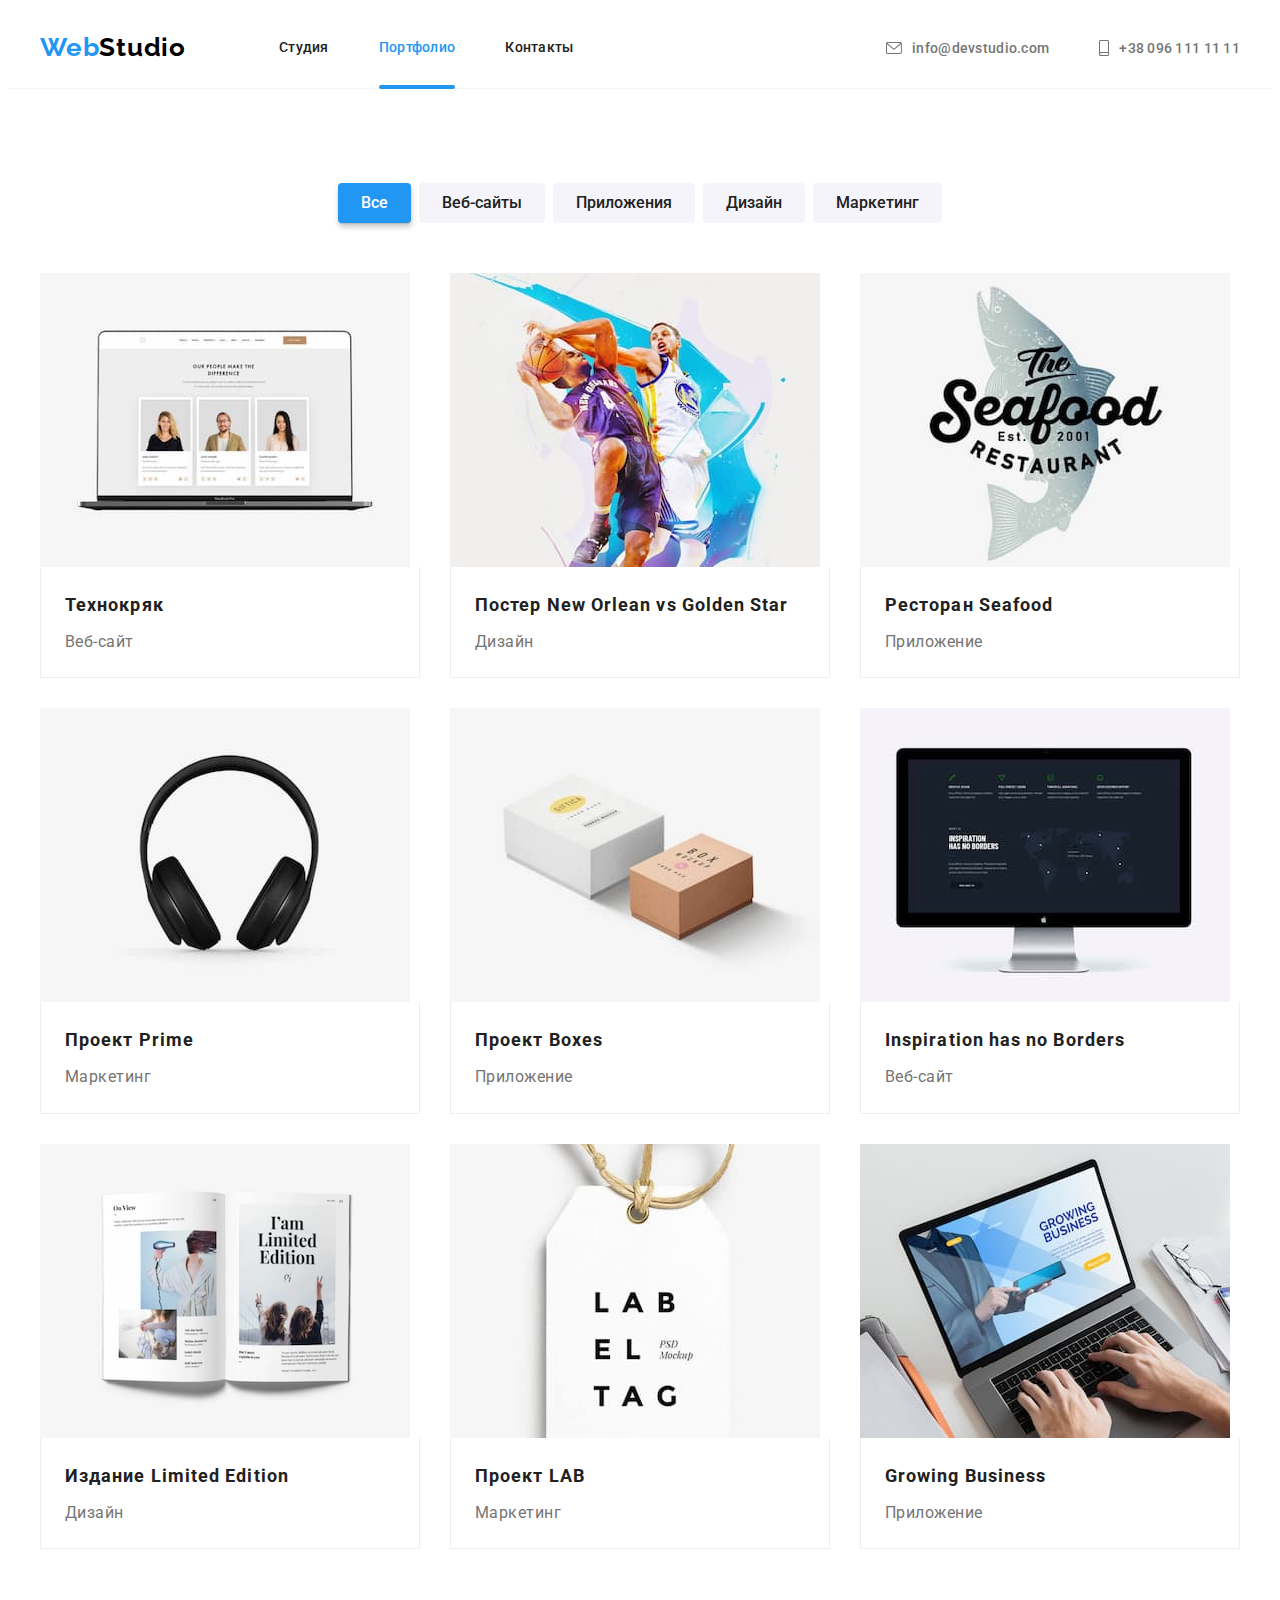
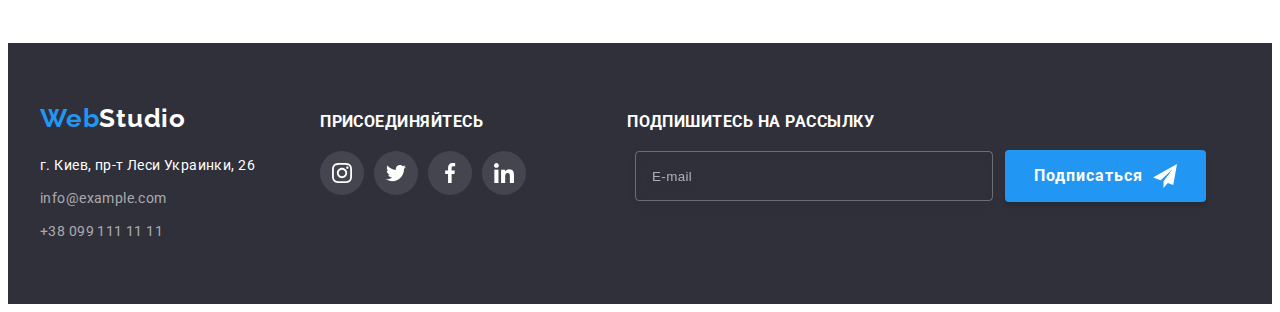
==== portfolio.html @ cb49fb9b "start" ====
<!DOCTYPE html>
<html lang="ru">
<head>
    <meta charset="UTF-8">
    <meta name="viewport" content="width=device-width, initial-scale=1.0">
    <title>Portfolio</title>
    <link rel="stylesheet" href="https://cdnjs.cloudflare.com/ajax/libs/modern-normalize/1.0.0/modern-normalize.min.css"
          integrity="sha512-ISS7cAi1PEhQ8jnbJpJZMd29NlhNj4AWYyLOSp2CE/CsHxTCu+r+t0D2yoJudVrd0/8fTVPUVDzY5Tvli75u/g=="
          crossorigin="anonymous"/>
    <link rel="preconnect" href="https://fonts.gstatic.com">
    <link href="https://fonts.googleapis.com/css2?family=Raleway:wght@700&family=Roboto:wght@400;500;700;900&display=swap"
          rel="stylesheet">
    <link rel="stylesheet" href="css/studio.css">
</head>

<body>
     <!--Header-->
     <header class="header">
        <div class="container container-header"> 
        <nav class="header-nav">
            <a class="logo link" href="index.html" lang="en">Web<span class="logo-web-header">Studio</span></a>
       <ul class="nav-list list">
         <li class="nav-list-item"><a class="link nav-link" href="./index.html">Студия</a></li>
         <li class="nav-list-item"><a class="link nav-link current" href="./portfolio.html">Портфолио</a></li>
         <li class="nav-list-item"><a class="link nav-link" href="#">Контакты</a></li>
       </ul>
    </nav> 

    <!--Контакти-->
    <ul class="list list-contact">
       <li class="contacts-list-item">
         <a class="mail-link link" href="mailto:info@devstudio.com">
          <svg width="16" height="12" class="auth-icon">
            <use href="./images/icons.svg#icon-envelope"></use>
          </svg>
           info@devstudio.com</a>
        </li>
       <li class="contacts-list-item">
         <a class="tel-link link" href="tel:+380961111111">
          <svg width="10" height="16" class="auth-icon">
            <use href="./images/icons.svg#icon-smartphone"></use>
          </svg> 
          +38 096 111 11 11</a>
        </li>
    </ul>    
   </div>
 </header> 
 
  <main>
    <!--Hero-->
    <section class="portfolio-section">
        <div class="container">
        <h1 class="visually-hidden">особенности</h1>

        <ul class="list filter-btn-list">
            <li class="filter-btn-item">
                <button class="navigation-btn-a" type="button">Все</button>
            </li>
            <li class="filter-btn-item">
                <button class="navigation-btn" type="button">Веб-сайты</button>
            </li>
            <li class="filter-btn-item">
                <button class="navigation-btn" type="button">Приложения</button>
            </li>
            <li class="filter-btn-item">
                <button class="navigation-btn" type="button">Дизайн</button>
            </li>
            <li class="filter-btn-item">
                <button class="navigation-btn" type="button">Маркетинг</button>
            </li>
        </ul>


        <!--Portfolio-->

        <ul class="portfolio-list list">
            <li class="portfolio-item">
                <a class="link project-cards-link" href="#">
                  <div class="cards-hover">
                    <img src="./images/image_(1).jpg" alt="на екрані ноутбуку зображені три особи"
                    width="370"
                    height="294"/>
                    <p class="cards-cover overlay">
                      Технокряк это современная площадка распространения
                      коронавируса. Компании используют эту платформу для
                      цифрового шпионажа и атак на защищённые сервера конкурентов.
                    </p>
                  </div>
                    <div class="portfolio-desc-card">
                    <h2 class="portfolio-title">Технокряк</h2>
                    <p class="portfolio-desc">Веб-сайт</p>
                </div>
                </a>
            </li>


            <li class="portfolio-item">
                <a class="link project-cards-link" href="#">
                  <div class="cards-hover">
                    <img src="images/image_(10).jpg" alt="два баскетболісти грають у баскетбол"
                    width="370"
                    height="294"/>
                    <p class="cards-cover overlay">
                      Технокряк это современная площадка распространения
                      коронавируса. Компании используют эту платформу для
                      цифрового шпионажа и атак на защищённые сервера конкурентов.
                    </p>
                  </div>
                    <div class="portfolio-desc-card">
                    <h2 class="portfolio-title">Постер New Orlean vs Golden Star</h2>
                    <p class="portfolio-desc">Дизайн</p>
                </div>
                </a>
            </li>


            <li class="portfolio-item">
                <a class="link project-cards-link" href="#">
                  <div class="cards-hover">
                    <img src="images/image_(2).jpg" alt="Реклама ресторану Seafood"
                    width="370"
                    height="294"/>
                    <p class="cards-cover overlay">
                      Технокряк это современная площадка распространения
                      коронавируса. Компании используют эту платформу для
                      цифрового шпионажа и атак на защищённые сервера конкурентов.
                    </p>
                  </div>
                    <div class="portfolio-desc-card">
                    <h2 class="portfolio-title">Ресторан Seafood</h2>
                    <p class="portfolio-desc">Приложение</p>
                </div>
                </a>
            </li>


            <li class="portfolio-item">
                <a class="link project-cards-link" href="#">
                  <div class="cards-hover">
                    <img src="images/image_(3).jpg" alt="великі навушники"
                    width="370"
                    height="294"/>
                    <p class="cards-cover overlay">
                      Технокряк это современная площадка распространения
                      коронавируса. Компании используют эту платформу для
                      цифрового шпионажа и атак на защищённые сервера конкурентов.
                    </p>
                  </div>
                    <div class="portfolio-desc-card">
                    <h2 class="portfolio-title">Проект Prime</h2>
                    <p class="portfolio-desc">Маркетинг</p>
                </div>
                </a>
            </li>


            <li class="portfolio-item">
                <a class="link project-cards-link" href="#">
                  <div class="cards-hover">
                    <img src="images/image_(4).jpg" alt="дві коробки: біла та коричнева"
                    width="370"
                    height="294"/>
                    <p class="cards-cover overlay">
                      Технокряк это современная площадка распространения
                      коронавируса. Компании используют эту платформу для
                      цифрового шпионажа и атак на защищённые сервера конкурентов.
                    </p>
                  </div>
                    <div class="portfolio-desc-card">
                    <h2 class="portfolio-title">Проект Boxes</h2>
                    <p class="portfolio-desc">Приложение</p>
                </div>
                </a>
            </li>


            <li class="portfolio-item">
                <a class="link project-cards-link" href="#">
                  <div class="cards-hover">
                    <img src="images/image_(5).jpg" alt="монітор компютера"
                    width="370"
                    height="294"/>
                    <p class="cards-cover overlay">
                      Технокряк это современная площадка распространения
                      коронавируса. Компании используют эту платформу для
                      цифрового шпионажа и атак на защищённые сервера конкурентов.
                    </p>
                  </div>
                    <div class="portfolio-desc-card">
                    <h2 class="portfolio-title">Inspiration has no Borders</h2>
                    <p class="portfolio-desc">Веб-сайт</p>
                </div>
                </a>
            </li>


            <li class="portfolio-item">
                <a class="link project-cards-link" href="#">
                  <div class="cards-hover">
                    <img src="images/image_(6).jpg" alt="розгорнута книга з ілюстраціями"
                    width="370"
                    height="294"/>
                    <p class="cards-cover overlay">
                      Технокряк это современная площадка распространения
                      коронавируса. Компании используют эту платформу для
                      цифрового шпионажа и атак на защищённые сервера конкурентов.
                    </p>
                  </div>
                    <div class="portfolio-desc-card">
                    <h2 class="portfolio-title">Издание Limited Edition</h2>
                    <p class="portfolio-desc">Дизайн</p>
                </div>
                </a>
            </li>


            <li class="portfolio-item">
                <a class="link project-cards-link" href="#">
                  <div class="cards-hover">
                    <img src="images/image_(7).jpg" alt="бірка label tag"
                    width="370"
                    height="294"/>
                    <p class="cards-cover overlay">
                      Технокряк это современная площадка распространения
                      коронавируса. Компании используют эту платформу для
                      цифрового шпионажа и атак на защищённые сервера конкурентов.
                    </p>
                  </div>
                    <div class="portfolio-desc-card">
                    <h2 class="portfolio-title">Проект LAB</h2>
                    <p class="portfolio-desc">Маркетинг</p>
                </div>
                </a>
                </li>


            <li class="portfolio-item">
                <a class="link project-cards-link" href="#">
                  <div class="cards-hover">
                    <img src="images/image_(8).jpg" alt="пальці рук працюють на ноутбуці"
                    width="370"
                    height="294"/>
                    <p class="cards-cover overlay">
                      Технокряк это современная площадка распространения
                      коронавируса. Компании используют эту платформу для
                      цифрового шпионажа и атак на защищённые сервера конкурентов.
                    </p>
                  </div>
                    <div class="portfolio-desc-card">
                    <h2 class="portfolio-title">Growing Business</h2>
                    <p class="portfolio-desc">Приложение</p>
                </div>
                </a>
            </li>
        </ul>
    </div>
  </section>
</main>

<!--Footer-->
<!--Footer-->
<footer class="footer">
  <div class="container footer-container">
      <div class="box-foot">
        <h2 class="visually-hidden">Пiдвал сайта</h2>
        <a class="logo-footer link" href="./index.html" lang="en">Web<span class="logo-web-footer">Studio</span></a>
        <address class="address">
            <ul class="footer-list list">

              <li class="footer-list-item"><a class="link adr-str" href="https://goo.gl/maps/SzbFPfj4iSwk4chh7" 
                    target="_blank" 
                    rel="noopener noreferrer">
                      г. Киев, пр-т Леси Украинки, 26</a>
              </li>

              <li class="footer-list-item"><a class="link mail-address" href="mailto:info@example.com" 
                    lang="en">info@example.com</a>
              </li>

              <li class="footer-list-item"><a class="link tel-address" href="tel:+380991111111">+38 099 111 11 11</a>
              </li>
            </ul>
        </address>
      </div>
      <div class="footer-wraper">
        <p class="footer-social-title">ПРИСОЕДИНЯЙТЕСЬ</p>
        <ul class="footer-social-list list">
          <li class="footer-social-list-item">
            <a href="" class="footer-social-links link">
              <svg class="footer-social-svg" width="20" height="20">
                    <use href="./images/icons.svg#icon-instagram-2"></use>
                  </svg>
                 </a>
            </li>
            <li class="footer-social-list-item">
              <a href="" class="footer-social-links link">
                <svg class="footer-social-svg" width="20" height="20">
                    <use href="./images/icons.svg#icon-twitter-1"></use>
                  </svg>
                 </a>
            </li>
            <li class="footer-social-list-item">
              <a href="" class="footer-social-links link">
                <svg class="footer-social-svg" width="20" height="20">
                    <use href="./images/icons.svg#icon-facebook-1"></use>
                  </svg>
                 </a>
            </li>
            <li class="footer-social-list-item">
              <a href="" class="footer-social-links link">
                <svg class="footer-social-svg" width="20" height="20">
                    <use href="./images/icons.svg#icon-linkedin-1"></use>
                  </svg>
              </a>
            </li>
          </ul>
      </div>
      <div>
        <b class="footer-form-title">Подпишитесь на рассылку</b>
        <form  class="footer-form" action="#" autocomplete="off">
              <input class="footer-input-text" type="email" id="email" placeholder="E-mail">
            <button class="footer-form-button" type="submit">Подписаться
              <svg class="footer-icon-send" width="24" height="24">
                <use href="./images/icons.svg#icon-icon-send"></use>
              </svg>
            </button>
        </form>
      </div>
  </div>
</footer>
</body>
</html>
---- css/studio.css ----
:root {
    --main-font: "Roboto" , sans-serif;
    --secondary-font: "Raleway" , sans-serif;
    --logo-color: #000000;
    --accent-color: #2196F3;
    --title-text-color: #212121;
    --discription-text-color: #757575;
    --background-color: #2f303a;
    --white-text-back-color: #ffffff;
    --back-team-color: #f5f4fa;
    --background-second: #E5E5E5;
    --background-btn-hover: #188ce8;
    --partner-icon: #afb1b8;
    --gradient-color: rgba(47, 48, 58, 0.4);
    --shadow-bg: rgba(0, 0, 0, 0.25);
    --portfolio-color: #eeeeee;
}

body {
    font-family: var(--main-font) ;
    letter-spacing: 0.03em;
    background-color: var(--white-text-back-color);
}

h1,
h2,
h3,
h4,
p {
    margin: 0;
}

ul, 
ol {
    margin: 0;
    padding: 0;
}

img {
    display: block;
}

button {
    padding: 0;
    border: none;
    font: inherit;
    color: inherit;
    background-color: transparent;
    cursor: pointer;
}

.link {
    text-decoration: none;
}

.list {
    list-style: none;
}

.address {
    font-style: normal;
}

/* Header section */


.header {
    border-bottom: 1px solid var(--back-team-color);
}

.header .container {
    display: flex;
    align-items: center;
}

.header-nav {
    display: flex;
    align-items: center;
}

.visually-hidden {
    position: absolute !important;
    clip: rect(1px 1px 1px 1px); /* IE6, IE7 */
    clip: rect(1px, 1px, 1px, 1px);
    padding: 0 !important;
    border: 0 !important;
    height: 1px !important;
    width: 1px !important;
    overflow: hidden;
}

.container {
    width: 1200px;
    margin: 0 auto;
    padding-left: 15px;
    padding-right: 15px;
}

.logo {
    font-family: var(--secondary-font);
    font-weight: 700;
    font-size: 26px;
    line-height: 1.19;
    letter-spacing: 0.03em;
    color: var(--accent-color);
    margin-right: 93px;
    padding-top: 24px;
    padding-bottom: 25px;
}

.logo-web-header {
    color: var(--logo-color);
    padding-top: 24px;
    padding-bottom: 25px;
}

.logo-web-footer {
    color: var(--white-text-back-color);
}

.nav-link {
    position: relative;
    display: block;
    font-weight: 500;
    font-size: 14px;
    line-height: 1.14;
    letter-spacing: 0.02em;
    padding-top: 32px;
    padding-bottom: 32px;
    color: var(--title-text-color);
    transition: color 250ms cubic-bezier(0.4, 0, 0.2, 1);
}

.nav-list {
    display: flex;
    align-items: center;
    
}

.nav-list-item:not(:last-child) {
    margin-right: 50px;
}


.nav-link:hover,
.nav-link:focus {
    color: var(--accent-color) ;
}


.link.nav-link.current {
    color: var(--accent-color) ;
}


.current::after {
    position: absolute;
    content: "";
    opacity: 1;
    display: block;
    bottom: 0;
    cursor: pointer;
    width: 100%;
    height: 4px;
    background-color: var(--accent-color);
    background-size: auto;
    border-radius: 2px;
    transform: translateY(1px)
}

/* .Contacts section */

.contacts-list-item:not(:last-child) {
    margin-right: 50px;
}

.list-contact {
    display: flex;
    align-items: center;
    margin-left: auto;
}

.auth-icon {
    fill: var(--discription-text-color);
    margin-right: 10px;
    transition: fill 250ms cubic-bezier(0.4, 0, 0.2, 1);
}

.mail-link {
    display: flex;
    align-items: center;
    font-weight: 500;
    font-size: 14px;
    line-height: 1.15;
    letter-spacing: 0.02em;
    padding-top: 32px;
    padding-bottom: 32px;
    color: var(--discription-text-color);
    fill: var(--discription-text-color);
    transition: color 250ms cubic-bezier(0.4, 0, 0.2, 1);
}

.auth-icon {
    fill: currentColor;
}

.tel-link {
    display: flex;
    align-items: center;
    font-weight: 500;
    font-size: 14px;
    line-height: 1.15;
    letter-spacing: 0.02em;
    padding-top: 32px;
    padding-bottom: 32px;
    color: var(--discription-text-color);
    transition: color 250ms cubic-bezier(0.4, 0, 0.2, 1);
}

.mail-link:hover,
.mail-link:focus {
  color: var(--accent-color);
}

.tel-link:hover,
.tel-link:focus {
  color: var(--accent-color);
}

/* Hero section */

.hero {
    padding-top: 200px;
    padding-bottom: 200px;
    margin-left: auto;
    margin-right: auto;
    background-color: var(--background-color);
}    

.bg-img {
    max-width: 1600px;
    height: 600px;
    margin-left: auto;
    margin-right: auto;
    background-image: linear-gradient( rgba(47, 48, 58, 0.4), rgba(47, 48, 58, 0.4)), url(../images/Img_BG.jpg);
    filter: drop-shadow(0px 4px 4px rgba(0, 0, 0, 0.25));

    
}
.modal-btn {
    display: block;
    margin-left: auto;
    margin-right: auto;
    padding-left: 32px;
    padding-right: 32px;
    padding-top: 10px;
    padding-bottom: 10px;
    box-shadow: 0px 4px 4px rgba(0, 0, 0, 0.15);
    border-radius: 4px;
    font-weight: 700;
    font-size: 16px;
    line-height: 1.88;
    letter-spacing: 0.06em;
    background-color: var(--accent-color);
    color: var(--white-text-back-color);
    cursor: pointer;
    transition: background-color 250ms cubic-bezier(0.4, 0, 0.2, 1),
    color 250ms cubic-bezier(0.4, 0, 0.2, 1);
}

.modal-btn:hover,
.modal-btn-focus {
    background-color: var(--background-btn-hover);
    box-shadow: 0px 4px 4px rgba(0, 0, 0, 0.15);
    border-radius: 4px;
}

.hero-title {
    display: block;
    margin-left: auto;
    margin-right: auto;
    margin-bottom: 30px;
    font-weight: 900;
    font-size: 44px;
    line-height: 1.36;
    letter-spacing: 0.06em;
    text-transform: uppercase;
    text-align: center;
    color: var(--white-text-back-color);
    text-shadow: 0px 4px 4px rgba(0, 0, 0, 0.25);
}

/*.backdrop {
    position: fixed;
    top: 0;
    left: 0;
    width: 100vw;
    height: 100vh;
    background-color: rgba(0, 0, 0, 0.2);
    transition-property: transform background-color box-shadow fill;
    transition-duration: 250ms;
    transition-timing-function: cubic-bezier(0.4, 0, 0.2, 1);
}
  
.backdrop.is-hidden {
    opacity: 0;
    visibility: hidden;
    pointer-events: none;
}
  
.modal-window {
    position: absolute;
    top: 50%;
    left: 50%;
    width: 528px;
    height: 581px;
    transform: translate(-50%, -50%);
    background-color: var(--white-text-back-color);
    box-shadow: 0px 1px 3px rgba(0, 0, 0, 0.12), 0px 1px 1px rgba(0, 0, 0, 0.14),
      0px 2px 1px rgba(0, 0, 0, 0.2);
    border-radius: 4px;
}
  
.modal-svg {
    position: absolute;
    top: 8px;
    right: 8px;
    background-color: var(--white-text-back-color);
    border: 1px solid rgba(0, 0, 0, 0.1);
    fill: var(--black-color);
    border-radius: 50%;
    cursor: pointer;
}*/

/* Features section */

.features {
    padding-top: 94px;
    padding-bottom: 47px;
}

.visually-hidden-title {
    position: absolute;
    width: 1px;
    height: 1px;
    margin: -1px;
    border: 0;
    padding: 0;
    white-space: nowrap;
    clip-path: inset(100%);
    clip: rect(0 0 0 0);
    overflow: hidden;
  }
.features-item {
    display: flex;
    justify-content: center;
    margin-left: 0px;
    margin-top: 0px;
    padding: 0px;
}

.features-item .title-f {
    width: 270px;
    justify-items: center;
}

.features-item .title-f {
    margin-left: 30px;
}

.thumb-icon {
    width: 70px;
    height: 70px;
}

.title-features {
    margin-top: 0px;
    margin-bottom: 10px;
    font-weight: 700;
    font-size: 14px;
    line-height: 1.14;
    text-transform: uppercase;
    letter-spacing: 0.03em;
}

.features-dis {
    display: inline-block;
    margin-top: 0px;
    margin-bottom: 0px;
    font-size: 14px;
    line-height: 1.71;
    letter-spacing: 0.03em;
    color: var(--discription-text-color); 
}

.thumb {
    height: 120px;
    background-color: #f5f4fa;
    border-radius: 4px;
    margin-bottom: 30px;
    display: flex;
    justify-content: center;
    align-items: center;
    border-radius: 4px;
}

/* What are we doing section */

.img-what-we-do {
    display: flex;
}

.what-we-do {
    display: flex;
    padding-bottom: 94px;
    padding-top: 47px;
    background-color: var(--white-text-back-color);
}

.title-chapter {
    margin-bottom: 50px;
    font-weight: 700;
    font-size: 36px;
    line-height: 1.16;
    text-align: center;
    letter-spacing: 0.03em;
    color: var(--title-text-color);
}

.about-list-item {
    position: relative;
    margin-right: 30px;
}

.img-what-we-do:nth-child(3) {
    margin-right: 0;
}

.image-cover {
    position: absolute;
    bottom: 0;
    left: 0;
    display: flex;
    align-items: center;
    justify-content: center;
    height: 70px;
    width: 100%;
    background-color: rgba(47, 48, 58, 0.8);
    color: var(--white-text-back-color);
    font-weight: 700;
    font-size: 14px;
    line-height: 1.16;
    letter-spacing: 0.03em;
    text-transform: uppercase;
}


/* Our team section */

.team {
    background-color: var(--back-team-color);
    padding-bottom: 94px;
    padding-top: 94px;
}

.title-team {
    margin-bottom: 50px;
    font-weight: 700;
    font-size: 36px;
    line-height: 1.16;
    text-align: center;
    letter-spacing: 0.03em;
    color: var(--title-text-color);
}

.list-team {
    display: flex;
    align-items: center;
    margin-left: -30px;
    margin-top: -30px;
}

.team .list-team-item .team-img {
    background: var(--secondary-accent-color);
    box-shadow: 0px 1px 3px rgba(0, 0, 0, 0.12), 0px 1px 1px rgba(0, 0, 0, 0.14),
    0px 2px 1px rgba(0, 0, 0, 0.2);
    border-radius: 0px 0px 4px 4px;
    
}

.list-team-item {
    flex-basis: calc(100% / 4 - 30px);
    margin-left: 30px;
    margin-top: 30px;
    box-shadow: 0px 1px 3px hsla(0, 0%, 0%, 0.12), 0px 1px 1px rgba(0, 0, 0, 0.14),
    0px 2px 1px rgba(0, 0, 0, 0.2);
    border-radius: 0px 0px 4px 4px;
}

.description {
    padding: 30px 32px;
    background-color: var(--white-text-back-color);
    border-radius: 0px 0px 4px 4px;
}


.title-staff {
    text-align: center;
    font-weight: 500;
    font-size: 16px;
    line-height: 1.19;
    letter-spacing: 0.03em;
    margin-bottom: 10px;
    color: var(--title-text-color);
}

.staff-position {
    font-weight: 400;
    font-size: 16px;
    line-height: 1.9;
    letter-spacing: 0.03em;
    text-align: center;
    margin-bottom: 16px;
    color: var(--discription-text-color);
}

.team {
    display: flex;
    margin-left: auto;
    margin-right: auto;
}

.social-list {
    display: flex;
    align-items: center;
    justify-content: space-between;
}
  
.social-links {
    display: flex;
    align-items: center;
    justify-content: center;
    width: 44px;
    height: 44px;
    border-radius: 50%;
    fill: var(--partner-icon);
    background-color: transparent;
    transition: background-color 250ms cubic-bezier(0.4, 0, 0.2, 1);
}
  
.social-links:hover,
.social-links:focus {
    background-color: var(--accent-color);
    fill: var(--white-text-back-color);
    transition: fill 250ms cubic-bezier(0.4, 0, 0.2, 1);
}

  
.social-svg:hover,
.social-svg:focus {
    fill: var(--white-text-back-color);
    transition: fill 250ms cubic-bezier(0.4, 0, 0.2, 1);
}


/* Clients  */

.partners-list {
    display: flex;
    justify-content: space-between;
}

.partners {
    padding-bottom: 94px;
    padding-top: 94px;
}

.title-partners {
    margin-bottom: 50px;
    font-weight: 700;
    font-size: 36px;
    line-height: 1.16;
    text-align: center;
    letter-spacing: 0.03em;
    color: var(--title-text-color);
}
.partners-link {
    display: flex;
    justify-content: center;
    align-items: center;
    width: 170px;
    height: 90px;
    border-radius: 4px;
    border: 1px solid var(--partner-icon);
    fill: var(--partner-icon);
    transition: border-color 250ms cubic-bezier(0.4, 0, 0.2, 1);  
}

.partner-logo:hover,
.partner-logo:focus {
    color: var(--accent-color);
}


.partners-link:hover,
.partners-link:focus {
    border: 1px solid var(--accent-color);
}

.partners-link:hover,
.partners-link:focus {
    fill: var(--accent-color);
}


/* Footer section */
.footer {
    margin-bottom: 0;
    display: flex;
    align-items: baseline;
    padding-top: 60px;
    padding-bottom: 60px;
    background-color: var(--background-color);
}

.footer-container {
    width: 1200px;
    margin: 0 auto;
    display: flex;
    align-items: baseline;  
}

.box-foot {
    margin-right: 65px;
}

.footer-wraper {
    align-items: baseline;

}

.logo-footer {
    display: block;
    margin-right: 0;
    margin-bottom: 20px;
    font-family: var(--secondary-font);
    font-weight: 700;
    font-size: 26px;
    line-height: 1.19;
    letter-spacing: 0.03em;
    color: var(--accent-color); 
}

.address {
    font-style: normal;
}

.footer-list-item {
    color: var(--white-text-back-color);
}

.mail-address,
.tel-address {
    font-size: 14px;
    line-height: 1.71;
    letter-spacing: 0.03em;
    color: rgba(255, 255, 255, 0.6);
    transition: color 250ms cubic-bezier(0.4, 0, 0.2, 1);
}

.adr-str {
    font-size: 14px;
    line-height: 1.71;
    letter-spacing: 0.03em;
    color: var(--white-text-back-color);
    transition: color 250ms cubic-bezier(0.4, 0, 0.2, 1);
}

.footer-list-item:not(:last-child) {
  margin-bottom: 9px;
}
.adr-str:hover,
.adr-str:focus {
    color: var(--accent-color) ;
}

.mail-address:hover,
.mail-address:focus {
    color: var(--accent-color) ;
}

.tel-address:hover,
.tel-address:focus {
    color: var(--accent-color) ;
}

.footer-social-title {
    font-weight: 700;
    text-transform: uppercase;
    color: var(--white-text-back-color);
    margin-bottom: 20px;
}
  
 
.footer-social-list {
    display: flex;
    align-items: center;
    justify-content: space-between;
}
  
.footer-social-links {
    display: flex;
    align-items: center;
    justify-content: center;
    width: 44px;
    height: 44px;
    border-radius: 50%;
    background-color: rgba(255, 255, 255, 0.1);
    transition: background-color 250ms cubic-bezier(0.4, 0, 0.2, 1);
}
  
.footer-social-links:hover,
.footer-social-links:focus {
    background-color: var(--accent-color);
}
  
.footer-social-svg {
    fill: var(--white-text-back-color);
    transition: fill 250ms cubic-bezier(0.4, 0, 0.2, 1);
}
  
.footer-social-list-item:hover .social-svg,
.footer-social-list-item:focus .social-svg {
    fill: var(--white-text-back-color);
}
  
.footer-social-list-item:not(:last-child) {
    margin-right: 10px;
}

.footer-form {
    display: flex;
    align-items: baseline;
    justify-content: center;
    margin-left: 109px;
}
  
.footer-form-title {
    font-weight: 700;
    line-height: 1.14;
    letter-spacing: 0.03em;
    text-transform: uppercase;
    color: var(--white-text-back-color);
    margin-bottom: 20px;
    margin-left: 101px;
}
  
.footer-input-text {
    width: 358px;
    height: 50px;
    border: 1px solid rgba(255, 255, 255, 0.3);
    box-sizing: border-box;
    filter: drop-shadow(0px 4px 4px rgba(0, 0, 0, 0.15));
    border-radius: 4px;
    margin-right: 12px;
    margin-top: 20px;
    background-color: transparent;
    color: var(--white-text-back-color);
    padding-left: 16px;
}
  
.footer-input-text::placeholder {
    font-weight: 400;
    line-height: 1.25;
    display: flex;
    align-items: center;
    letter-spacing: 0.03em;
    color: rgba(255, 255, 255, 0.6);
}
  
.footer-form-button {
    display: flex;
    align-items: center;
    text-align: center;
    font-weight: 700;
    line-height: 1.87;
    letter-spacing: 0.06em;
    color: var(--white-text-back-color);
    cursor: pointer;
    min-width: 200px;
    background: var(--accent-color);
    box-shadow: 0px 4px 4px rgba(0, 0, 0, 0.15);
    border-radius: 4px;
    padding: 10px 28px;
    border: 1px solid transparent;
}
  
.footer-icon-send {
    fill: var(--white-text-back-color);
    margin-left: 10px;
}
  
  /* END FOOTER */

/* Filter button section */

.portfolio-section {
    padding-top: 94px;
    padding-bottom: 94px;
}

.filter-btn-list {
    display: flex;
    align-items: center;
    justify-content: center;
    margin-bottom: 50px;
}

/* Filter button section */

.navigation-btn {
    border: 1px solid transparent;
    border-radius: 4px;
    padding: 6px 22px 6px 22px;
    background: var(--accent-color);
    font-weight: 500;
    font-size: 16px;
    line-height: 1.63;
    cursor: pointer;
    color: var(--title-text-color);
    background-color: var(--back-team-color);
    transition: color 250ms cubic-bezier(0.4, 0, 0.2, 1),
    background-color 250ms cubic-bezier(0.4, 0, 0.2, 1),
    box-shadow 250ms cubic-bezier(0.4, 0, 0.2, 1);
}

.navigation-btn:hover,
.navigation-btn:focus {
    background-color: var(--accent-color);
    color: var(--white-text-back-color);
    cursor: pointer;
}

.navigation-btn:hover,
.navigation-btn:focus {
    box-shadow: 0px 3px 1px rgba(0, 0, 0, 0.1), 0px 1px 2px rgba(0, 0, 0, 0.08),
    0px 2px 2px rgba(0, 0, 0, 0.12);
}


.navigation-btn-a {
    border: 1px solid transparent;
    border-radius: 4px;
    padding: 6px 22px 6px 22px;
    background: var(--accent-color);
    font-weight: 500;
    font-size: 16px;
    line-height: 1.63;
    cursor: pointer;
    color: var(--white-text-back-color);
    box-shadow: 0px 1px 1px rgba(0, 0, 0, 0.12), 0px 4px 4px rgba(0, 0, 0, 0.06),
    1px 4px 6px rgba(0, 0, 0, 0.16);

}

    <!--Hero-->

.filter-btn-item:hover,
.filter-btn-item:focus {
    cursor: pointer;
    color: var(white-text-back-color);
    background-color: var(--accent-color);
}

.filter-btn-item:not(:last-child) {
    margin-right: 8px;
}

/* Portfolio section */

.portfolio-list {
    display: flex;
    flex-wrap: wrap;
    margin-left: -30px;
    margin-top: -30px;
}

.portfolio-item {
    flex-basis: calc(100% / 3 - 30px);
    margin-left: 30px;
    margin-top: 30px;   
}


.portfolio-item:hover,
.portfolio-item:focus {
    box-shadow: 0px 1px 1px rgba(0, 0, 0, 0.12), 0px 4px 4px rgba(0, 0, 0, 0.06),
    1px 4px 6px rgba(0, 0, 0, 0.16);
}
.cards-hover {
    position: relative;
}

.overlay {
    position:absolute;
    bottom: 0;
    left: 0;
    width: 100%;
    height: 100%;
    
}


.cards-cover {
    position: absolute;
    padding: 63px 24px;
    height: 0px;
    width: 100%;
    background-color: rgba(33, 150, 243, 0.9);
    color: var(--white-text-back-color);
    font-weight: 400;
    font-size: 18px;
    line-height: 1.56;
    letter-spacing: 0.03em;
    opacity: 0;
    pointer-events: none;
    transition-property: translatex(0);
    transition-duration: 250ms;
    transition-timing-function: linear;
    transition-delay: 0;
}

/*.project-cards-link:focus {
    transition: box-shadow 250ms cubic-bezier(0.4, 0, 0.2, 1);
}*/
.project-cards-link:focus .cards-cover {
    opacity: 1;
    height: 294px;
}

.portfolio-desc-card {
    padding: 20px 24px;
    border: 1px solid var(--portfolio-color);
    border-top: none;
}

.portfolio-title {
    margin-bottom: 4px;
    font-weight: 700;
    font-size: 18px;
    line-height: 2;
    letter-spacing: 0.06em;
    color: var(--title-text-color);
}

.portfolio-desc {
    font-size: 16px;
    line-height : 1.89;
    color: var(--discription-text-color);
}

  /*--MODAL WINDOW--*/

.backdrop {
    position: fixed;
    top: 0;
    left: 0;
    width: 100vw;
    height: 100vh;
    background-color: rgba(0, 0, 0, 0.2);
    transition-property: transform background-color box-shadow fill opacity;
    transition-duration: 250ms;
    transition-timing-function: cubic-bezier(0.4, 0, 0.2, 1);
    opacity: 1;
}
  
.backdrop.is-hidden {
    opacity: 0;
    visibility: hidden;
    pointer-events: none;
}
  
.backdrop.is-hidden .modal-window {
    transform: translate(-50%, -50%) scale(0.9);
}
  
.modal-window {
    position: absolute;
    top: 50%;
    left: 50%;
    width: 528px;
    height: 581px;
    background-color: var(--white-text-back-color);
    box-shadow: 0px 1px 3px rgba(0, 0, 0, 0.12), 0px 1px 1px rgba(0, 0, 0, 0.14),
      0px 2px 1px rgba(0, 0, 0, 0.2);
    border-radius: 4px;
    padding: 40px;
    transform: translate(-50%, -50%) scale(1);
    transition: transform 250ms cubic-bezier(0.4, 0, 0.2, 1);
}
  
.modal-close {
    position: absolute;
    display: flex;
    justify-content: center;
    align-items: center;
    top: 8px;
    right: 8px;
    width: 30px;
    height: 30px;
    background-color: var(--white-color);
    border: 1px solid rgba(0, 0, 0, 0.1);
    fill: var(--logo-color);
    border-radius: 50%;
    cursor: pointer;
}
  
.modal-svg {
    fill:var(--logo-color);
    transition: fill 250ms cubic-bezier(0.4, 0, 0.2, 1);
}
  
.modal-close:hover .modal-svg,
.modal-close:focus .modal-svg {
    fill: var(--accent-color);
}
  
  .modal-form-title {
    text-align: center;
    font-size: 20px;
    margin-bottom: 12px;
    font-weight: 700;
    line-height: 1.15;
    letter-spacing: 0.03em;
    color: var(--title-text-color);
}
  
.modal-form {
    display: flex;
    flex-direction: column;
}
  
.modal-form-field {
    font-weight: 400;
    font-size: 14px;
    line-height: 1.17;
    letter-spacing: 0.01em;
    color: var(--discription-text-color);
}
  
.modal-form-input-wrapper {
    position: relative;
    display: block;
    margin-top: 4px;
    margin-bottom: 10px;
}
  
.modal-form-input {
    height: 40px;
    width: 100%;
    border: 1px solid rgba(33, 33, 33, 0.2);
    border-radius: 4px;
    padding-left: 42px;
    transition: border-color 250ms cubic-bezier(0.4, 0, 0.2, 1);
}
  
.modal-form-input:focus {
    border-color: var(--accent-color);
    outline: none;
}
  
.modal-form-svg {
    position: absolute;
    display: block;
    top: 50%;
    left: 12px;
    transform: translateY(-50%);
    fill: var(--logo-color);
    transition: fill 250ms cubic-bezier(0.4, 0, 0.2, 1);
}
  
.modal-form-input:focus + .modal-form-svg {
    fill: var(--accent-color);
}
  
.modal-form-comment {
    width: 100%;
    margin-top: 4px;
    height: 120px;
    border: 1px solid rgba(33, 33, 33, 0.2);
    border-radius: 4px;
    padding: 12px 16px;
    resize: none;
    transition: border-color 250ms cubic-bezier(0.4, 0, 0.2, 1);
}
  
.modal-form-comment::placeholder {
    font-weight: 400;
    line-height: 1.14;
    letter-spacing: 0.01em;
    color: rgba(117, 117, 117, 0.5);
}
  
.modal-form-comment:focus {
    border-color: var(--accent-color);
    outline: none;
}
  
.modal-form-check-desc {
    display: flex;
    align-items: center;
    font-size: 14px;
    margin-left: 12px;
    font-weight: 400;
    line-height: 1.7;
    letter-spacing: 0.03em;
    color: var(--discription-text-color);
    margin-top: 20px;
}
  
.modal-form-link {
    color: var(--accent-color);
}
  
.modal-form-check-desc::before {
    display: block;
    content: "";
    width: 16px;
    height: 16px;
    border: 1px solid var(--title-text-color);
    border-radius: 2px;
    cursor: pointer;
    margin-right: 8px;
}
  
.modal-form-term:checked + .modal-form-check-desc::before {
    background-image: url("../images/icon_check.png");
    background-repeat: no-repeat;
    background-position: center;
    background-color: var(--accent-color);
    border-color: transparent;
    border-radius: 2px;
}
  
.modal-form-term:focus + .modal-form-check-desc::before {
    border: 2px solid var(--accent-color);
}
  
.modal-form-btn {
    height: 50px;
    display: inline-block;
    margin-top: 30px;
    padding: 10px 55px;
    min-width: 200px;
    align-self: center;
    font-weight: 700;
    line-height: 1.87;
    letter-spacing: 0.06em;
    background-color: var(--accent-color);
    color: var(--white-text-back-color);
    cursor: pointer;
    box-shadow: 0px 4px 4px rgba(0, 0, 0, 0.15);
    border-radius: 4px;
    border: none;
    transition: background-color 250ms cubic-bezier(0.4, 0, 0.2, 1),
    color 250ms cubic-bezier(0.4, 0, 0.2, 1);
}
  
.modal-form-btn:hover,
.modal-form-btn:focus {
    background-color: var(--background-btn-hover);
    color: var(--white-text-back-color);
}
  /*--END MODAL WINDOW--*/
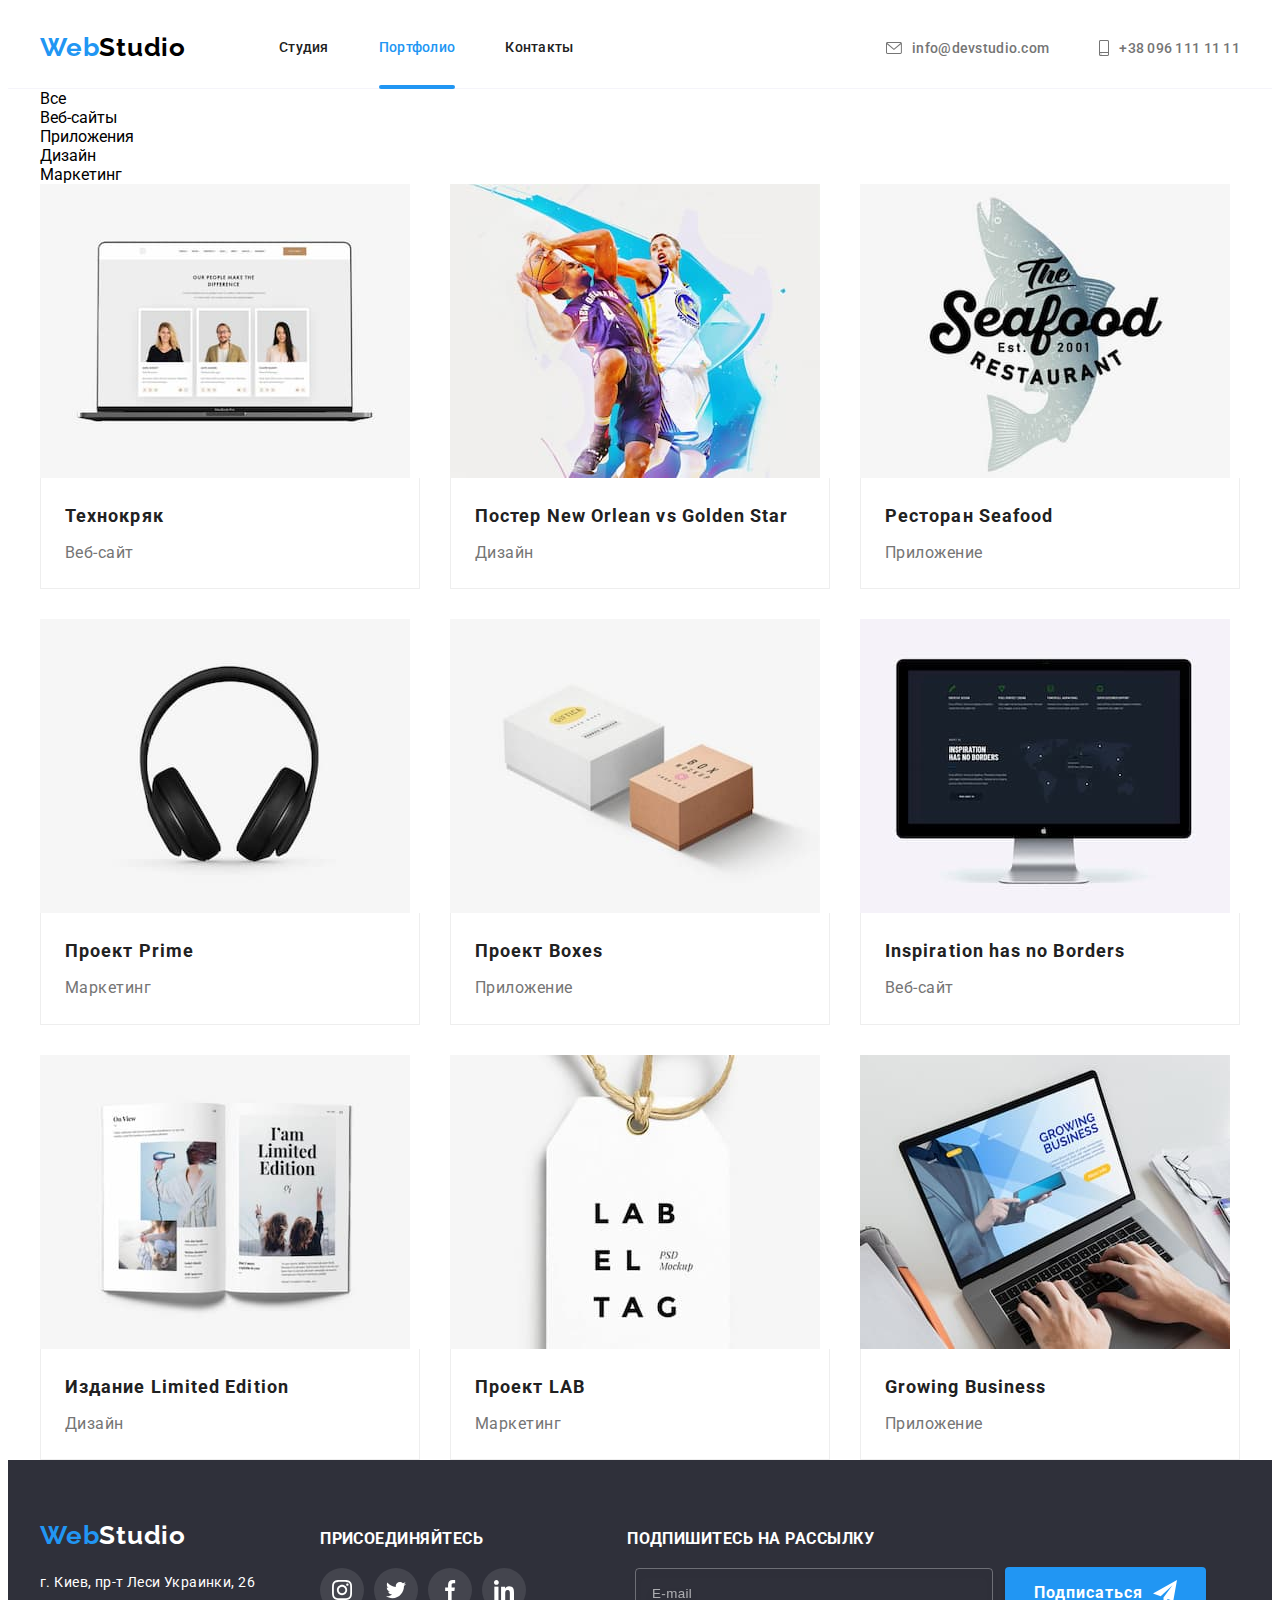
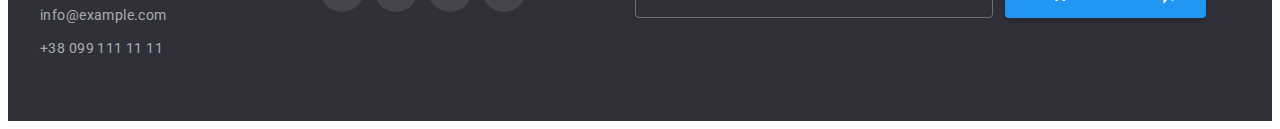
==== commit 75bdebb9: "scss" ====
--- a/portfolio.html
+++ b/portfolio.html
@@ -10,7 +10,7 @@
     <link rel="preconnect" href="https://fonts.gstatic.com">
     <link href="https://fonts.googleapis.com/css2?family=Raleway:wght@700&family=Roboto:wght@400;500;700;900&display=swap"
           rel="stylesheet">
-    <link rel="stylesheet" href="css/studio.css">
+    <link rel="stylesheet" href="css/main.min.css">
 </head>
 
 <body>
--- a/css/main.min.css
+++ b/css/main.min.css
@@ -0,0 +1,2 @@
+:root{--main-font: "Roboto" , sans-serif;--secondary-font: "Raleway" , sans-serif;--logo-color: #000000;--accent-color: #2196F3;--title-text-color: #212121;--discription-text-color: #757575;--background-color: #2f303a;--white-text-back-color: #ffffff;--back-team-color: #f5f4fa;--background-second: #E5E5E5;--background-btn-hover: #188ce8;--partner-icon: #afb1b8;--gradient-color: rgba(47, 48, 58, 0.4);--shadow-bg: rgba(0, 0, 0, 0.25);--portfolio-color: #eeeeee}.visually-hidden{position:absolute !important;clip:rect(1px 1px 1px 1px);clip:rect(1px, 1px, 1px, 1px);padding:0 !important;border:0 !important;height:1px !important;width:1px !important;overflow:hidden}body{font-family:var(--main-font);letter-spacing:0.03em;background-color:var(--white-text-back-color)}h1,h2,h3,h4,p{margin:0}ul,ol{margin:0;padding:0}img{display:block}button{padding:0;border:none;font:inherit;color:inherit;background-color:transparent;cursor:pointer}.link{text-decoration:none}.list{list-style:none}.address{font-style:normal}.container{width:1200px;margin:0 auto;padding-left:15px;padding-right:15px}.modal-btn{display:block;margin-left:auto;margin-right:auto;padding-left:32px;padding-right:32px;padding-top:10px;padding-bottom:10px;box-shadow:0px 4px 4px rgba(0,0,0,0.15);border-radius:4px;font-weight:700;font-size:16px;line-height:1.88;letter-spacing:0.06em;background-color:var(--accent-color);color:var(--white-text-back-color);cursor:pointer;transition:background-color 250ms cubic-bezier(0.4, 0, 0.2, 1),color 250ms cubic-bezier(0.4, 0, 0.2, 1)}.modal-btn:hover,.modal-btn-focus{background-color:var(--background-btn-hover);box-shadow:0px 4px 4px rgba(0,0,0,0.15);border-radius:4px}.logo{font-family:var(--secondary-font);font-weight:700;font-size:26px;line-height:1.19;letter-spacing:0.03em;color:var(--accent-color);margin-right:93px;padding-top:24px;padding-bottom:25px}.logo-web-header{color:var(--logo-color);padding-top:24px;padding-bottom:25px}.logo-web-footer{color:var(--white-text-back-color)}.nav-link{position:relative;display:block;font-weight:500;font-size:14px;line-height:1.14;letter-spacing:0.02em;padding-top:32px;padding-bottom:32px;color:var(--title-text-color);transition:color 250ms cubic-bezier(0.4, 0, 0.2, 1)}.nav-list{display:flex;align-items:center}.nav-list-item:not(:last-child){margin-right:50px}.nav-link:hover,.nav-link:focus{color:var(--accent-color)}.link.nav-link.current{color:var(--accent-color)}.current::after{position:absolute;content:"";opacity:1;display:block;bottom:0;cursor:pointer;width:100%;height:4px;background-color:var(--accent-color);background-size:auto;border-radius:2px;transform:translateY(1px)}.contacts-list-item:not(:last-child){margin-right:50px}.list-contact{display:flex;align-items:center;margin-left:auto}.auth-icon{fill:var(--discription-text-color);margin-right:10px;transition:fill 250ms cubic-bezier(0.4, 0, 0.2, 1)}.mail-link{display:flex;align-items:center;font-weight:500;font-size:14px;line-height:1.15;letter-spacing:0.02em;padding-top:32px;padding-bottom:32px;color:var(--discription-text-color);fill:var(--discription-text-color);transition:color 250ms cubic-bezier(0.4, 0, 0.2, 1)}.auth-icon{fill:currentColor}.tel-link{display:flex;align-items:center;font-weight:500;font-size:14px;line-height:1.15;letter-spacing:0.02em;padding-top:32px;padding-bottom:32px;color:var(--discription-text-color);transition:color 250ms cubic-bezier(0.4, 0, 0.2, 1)}.mail-link:hover,.mail-link:focus{color:var(--accent-color)}.tel-link:hover,.tel-link:focus{color:var(--accent-color)}.social-list{display:flex;align-items:center;justify-content:space-between}.social-links{display:flex;align-items:center;justify-content:center;width:44px;height:44px;border-radius:50%;fill:var(--partner-icon);background-color:transparent;transition:background-color 250ms cubic-bezier(0.4, 0, 0.2, 1)}.social-links:hover,.social-links:focus{background-color:var(--accent-color);fill:var(--white-text-back-color);transition:fill 250ms cubic-bezier(0.4, 0, 0.2, 1)}.social-svg:hover,.social-svg:focus{fill:var(--white-text-back-color);transition:fill 250ms cubic-bezier(0.4, 0, 0.2, 1)}.logo-footer{display:block;margin-right:0;margin-bottom:20px;font-family:var(--secondary-font);font-weight:700;font-size:26px;line-height:1.19;letter-spacing:0.03em;color:var(--accent-color)}.address{font-style:normal}.footer-list-item{color:var(--white-text-back-color)}.mail-address,.tel-address{font-size:14px;line-height:1.71;letter-spacing:0.03em;color:rgba(255,255,255,0.6);transition:color 250ms cubic-bezier(0.4, 0, 0.2, 1)}.adr-str{font-size:14px;line-height:1.71;letter-spacing:0.03em;color:var(--white-text-back-color);transition:color 250ms cubic-bezier(0.4, 0, 0.2, 1)}.footer-list-item:not(:last-child){margin-bottom:9px}.adr-str:hover,.adr-str:focus{color:var(--accent-color)}.mail-address:hover,.mail-address:focus{color:var(--accent-color)}.tel-address:hover,.tel-address:focus{color:var(--accent-color)}.backdrop{position:fixed;top:0;left:0;width:100vw;height:100vh;background-color:rgba(0,0,0,0.2);transition-property:transform background-color box-shadow fill opacity;transition-duration:250ms;transition-timing-function:cubic-bezier(0.4, 0, 0.2, 1);opacity:1}.backdrop.is-hidden{opacity:0;visibility:hidden;pointer-events:none}.backdrop.is-hidden .modal-window{transform:translate(-50%, -50%) scale(0.9)}.modal-window{position:absolute;top:50%;left:50%;width:528px;height:581px;background-color:var(--white-text-back-color);box-shadow:0px 1px 3px rgba(0,0,0,0.12),0px 1px 1px rgba(0,0,0,0.14),0px 2px 1px rgba(0,0,0,0.2);border-radius:4px;padding:40px;transform:translate(-50%, -50%) scale(1);transition:transform 250ms cubic-bezier(0.4, 0, 0.2, 1)}.modal-close{position:absolute;display:flex;justify-content:center;align-items:center;top:8px;right:8px;width:30px;height:30px;background-color:var(--white-color);border:1px solid rgba(0,0,0,0.1);fill:var(--logo-color);border-radius:50%;cursor:pointer}.modal-svg{fill:var(--logo-color);transition:fill 250ms cubic-bezier(0.4, 0, 0.2, 1)}.modal-close:hover .modal-svg,.modal-close:focus .modal-svg{fill:var(--accent-color)}.modal-form-title{text-align:center;font-size:20px;margin-bottom:12px;font-weight:700;line-height:1.15;letter-spacing:0.03em;color:var(--title-text-color)}.modal-form{display:flex;flex-direction:column}.modal-form-field{font-weight:400;font-size:14px;line-height:1.17;letter-spacing:0.01em;color:var(--discription-text-color)}.modal-form-input-wrapper{position:relative;display:block;margin-top:4px;margin-bottom:10px}.modal-form-input{height:40px;width:100%;border:1px solid rgba(33,33,33,0.2);border-radius:4px;padding-left:42px;transition:border-color 250ms cubic-bezier(0.4, 0, 0.2, 1)}.modal-form-input:focus{border-color:var(--accent-color);outline:none}.modal-form-svg{position:absolute;display:block;top:50%;left:12px;transform:translateY(-50%);fill:var(--logo-color);transition:fill 250ms cubic-bezier(0.4, 0, 0.2, 1)}.modal-form-input:focus+.modal-form-svg{fill:var(--accent-color)}.modal-form-comment{width:100%;margin-top:4px;height:120px;border:1px solid rgba(33,33,33,0.2);border-radius:4px;padding:12px 16px;resize:none;transition:border-color 250ms cubic-bezier(0.4, 0, 0.2, 1)}.modal-form-comment::placeholder{font-weight:400;line-height:1.14;letter-spacing:0.01em;color:rgba(117,117,117,0.5)}.modal-form-comment:focus{border-color:var(--accent-color);outline:none}.modal-form-check-desc{display:flex;align-items:center;font-size:14px;margin-left:12px;font-weight:400;line-height:1.7;letter-spacing:0.03em;color:var(--discription-text-color);margin-top:20px}.modal-form-link{color:var(--accent-color)}.modal-form-check-desc::before{display:block;content:"";width:16px;height:16px;border:1px solid var(--title-text-color);border-radius:2px;cursor:pointer;margin-right:8px}.modal-form-term:checked+.modal-form-check-desc::before{background-image:url("../images/icon_check.png");background-repeat:no-repeat;background-position:center;background-color:var(--accent-color);border-color:transparent;border-radius:2px}.modal-form-term:focus+.modal-form-check-desc::before{border:2px solid var(--accent-color)}.modal-form-btn{height:50px;display:inline-block;margin-top:30px;padding:10px 55px;min-width:200px;align-self:center;font-weight:700;line-height:1.87;letter-spacing:0.06em;background-color:var(--accent-color);color:var(--white-text-back-color);cursor:pointer;box-shadow:0px 4px 4px rgba(0,0,0,0.15);border-radius:4px;border:none;transition:background-color 250ms cubic-bezier(0.4, 0, 0.2, 1),color 250ms cubic-bezier(0.4, 0, 0.2, 1)}.modal-form-btn:hover,.modal-form-btn:focus{background-color:var(--background-btn-hover);color:var(--white-text-back-color)}.header{border-bottom:1px solid var(--back-team-color)}.header .container{display:flex;align-items:center}.header-nav{display:flex;align-items:center}.hero{padding-top:200px;padding-bottom:200px;margin-left:auto;margin-right:auto;background-color:var(--background-color)}.bg-img{max-width:1600px;height:600px;margin-left:auto;margin-right:auto;background-image:linear-gradient(rgba(47,48,58,0.4), rgba(47,48,58,0.4)),url(../images/Img_BG.jpg);filter:drop-shadow(0px 4px 4px rgba(0,0,0,0.25))}.hero-title{display:block;margin-left:auto;margin-right:auto;margin-bottom:30px;font-weight:900;font-size:44px;line-height:1.36;letter-spacing:0.06em;text-transform:uppercase;text-align:center;color:var(--white-text-back-color);text-shadow:0px 4px 4px rgba(0,0,0,0.25)}.features{padding-top:94px;padding-bottom:47px}.visually-hidden-title{position:absolute;width:1px;height:1px;margin:-1px;border:0;padding:0;white-space:nowrap;clip-path:inset(100%);clip:rect(0 0 0 0);overflow:hidden}.features-item{display:flex;justify-content:center;margin-left:0px;margin-top:0px;padding:0px}.features-item .title-f{width:270px;justify-items:center}.features-item .title-f{margin-left:30px}.thumb-icon{width:70px;height:70px}.title-features{margin-top:0px;margin-bottom:10px;font-weight:700;font-size:14px;line-height:1.14;text-transform:uppercase;letter-spacing:0.03em}.features-dis{display:inline-block;margin-top:0px;margin-bottom:0px;font-size:14px;line-height:1.71;letter-spacing:0.03em;color:var(--discription-text-color)}.thumb{height:120px;background-color:#f5f4fa;border-radius:4px;margin-bottom:30px;display:flex;justify-content:center;align-items:center;border-radius:4px}.img-what-we-do{display:flex}.what-we-do{display:flex;padding-bottom:94px;padding-top:47px;background-color:var(--white-text-back-color)}.title-chapter{margin-bottom:50px;font-weight:700;font-size:36px;line-height:1.16;text-align:center;letter-spacing:0.03em;color:var(--title-text-color)}.about-list-item{position:relative;margin-right:30px}.img-what-we-do:nth-child(3){margin-right:0}.image-cover{position:absolute;bottom:0;left:0;display:flex;align-items:center;justify-content:center;height:70px;width:100%;background-color:rgba(47,48,58,0.8);color:var(--white-text-back-color);font-weight:700;font-size:14px;line-height:1.16;letter-spacing:0.03em;text-transform:uppercase}.team{display:flex;margin-left:auto;margin-right:auto;background-color:var(--back-team-color);padding-bottom:94px;padding-top:94px}.title-team{margin-bottom:50px;font-weight:700;font-size:36px;line-height:1.16;text-align:center;letter-spacing:0.03em;color:var(--title-text-color)}.list-team{display:flex;align-items:center;margin-left:-30px;margin-top:-30px}.team .list-team-item .team-img{background:var(--secondary-accent-color);box-shadow:0px 1px 3px rgba(0,0,0,0.12),0px 1px 1px rgba(0,0,0,0.14),0px 2px 1px rgba(0,0,0,0.2);border-radius:0px 0px 4px 4px}.list-team-item{flex-basis:calc(100% / 4 - 30px);margin-left:30px;margin-top:30px;box-shadow:0px 1px 3px rgba(0,0,0,0.12),0px 1px 1px rgba(0,0,0,0.14),0px 2px 1px rgba(0,0,0,0.2);border-radius:0px 0px 4px 4px}.description{padding:30px 32px;background-color:var(--white-text-back-color);border-radius:0px 0px 4px 4px}.title-staff{text-align:center;font-weight:500;font-size:16px;line-height:1.19;letter-spacing:0.03em;margin-bottom:10px;color:var(--title-text-color)}.staff-position{font-weight:400;font-size:16px;line-height:1.9;letter-spacing:0.03em;text-align:center;margin-bottom:16px;color:var(--discription-text-color)}.partners-list{display:flex;justify-content:space-between}.partners{padding-bottom:94px;padding-top:94px}.title-partners{margin-bottom:50px;font-weight:700;font-size:36px;line-height:1.16;text-align:center;letter-spacing:0.03em;color:var(--title-text-color)}.partners-link{display:flex;justify-content:center;align-items:center;width:170px;height:90px;border-radius:4px;border:1px solid var(--partner-icon);fill:var(--partner-icon);transition:border-color 250ms cubic-bezier(0.4, 0, 0.2, 1)}.partner-logo:hover,.partner-logo:focus{color:var(--accent-color)}.partners-link:hover,.partners-link:focus{border:1px solid var(--accent-color)}.partners-link:hover,.partners-link:focus{fill:var(--accent-color)}.footer{margin-bottom:0;display:flex;align-items:baseline;padding-top:60px;padding-bottom:60px;background-color:var(--background-color)}.footer-container{width:1200px;margin:0 auto;display:flex;align-items:baseline}.box-foot{margin-right:65px}.footer-wraper{align-items:baseline}.footer-social-title{font-weight:700;text-transform:uppercase;color:var(--white-text-back-color);margin-bottom:20px}.footer-social-list{display:flex;align-items:center;justify-content:space-between}.footer-social-links{display:flex;align-items:center;justify-content:center;width:44px;height:44px;border-radius:50%;background-color:rgba(255,255,255,0.1);transition:background-color 250ms cubic-bezier(0.4, 0, 0.2, 1)}.footer-social-links:hover,.footer-social-links:focus{background-color:var(--accent-color)}.footer-social-svg{fill:var(--white-text-back-color);transition:fill 250ms cubic-bezier(0.4, 0, 0.2, 1)}.footer-social-list-item:hover .social-svg,.footer-social-list-item:focus .social-svg{fill:var(--white-text-back-color)}.footer-social-list-item:not(:last-child){margin-right:10px}.footer-form{display:flex;align-items:baseline;justify-content:center;margin-left:109px}.footer-form-title{font-weight:700;line-height:1.14;letter-spacing:0.03em;text-transform:uppercase;color:var(--white-text-back-color);margin-bottom:20px;margin-left:101px}.footer-input-text{width:358px;height:50px;border:1px solid rgba(255,255,255,0.3);box-sizing:border-box;filter:drop-shadow(0px 4px 4px rgba(0,0,0,0.15));border-radius:4px;margin-right:12px;margin-top:20px;background-color:transparent;color:var(--white-text-back-color);padding-left:16px}.footer-input-text::placeholder{font-weight:400;line-height:1.25;display:flex;align-items:center;letter-spacing:0.03em;color:rgba(255,255,255,0.6)}.footer-form-button{display:flex;align-items:center;text-align:center;font-weight:700;line-height:1.87;letter-spacing:0.06em;color:var(--white-text-back-color);cursor:pointer;min-width:200px;background:var(--accent-color);box-shadow:0px 4px 4px rgba(0,0,0,0.15);border-radius:4px;padding:10px 28px;border:1px solid transparent}.footer-icon-send{fill:var(--white-text-back-color);margin-left:10px}.address{font-style:normal}.footer-list-item{color:var(--white-text-back-color)}.mail-address,.tel-address{font-size:14px;line-height:1.71;letter-spacing:0.03em;color:rgba(255,255,255,0.6);transition:color 250ms cubic-bezier(0.4, 0, 0.2, 1)}.adr-str{font-size:14px;line-height:1.71;letter-spacing:0.03em;color:var(--white-text-back-color);transition:color 250ms cubic-bezier(0.4, 0, 0.2, 1)}.footer-list-item:not(:last-child){margin-bottom:9px}.adr-str:hover,.adr-str:focus{color:var(--accent-color)}.mail-address:hover,.mail-address:focus{color:var(--accent-color)}.tel-address:hover,.tel-address:focus{color:var(--accent-color)}.filter-btn-item:hover,.filter-btn-item:focus{cursor:pointer;color:var(white-text-back-color);background-color:var(--accent-color)}.filter-btn-item:not(:last-child){margin-right:8px}.portfolio-list{display:flex;flex-wrap:wrap;margin-left:-30px;margin-top:-30px}.portfolio-item{flex-basis:calc(100% / 3 - 30px);margin-left:30px;margin-top:30px;transition:box-shadow 250ms cubic-bezier(0.4, 0, 0.2, 1)}.portfolio-item:hover,.portfolio-item:focus{box-shadow:0px 1px 1px rgba(0,0,0,0.12),0px 4px 4px rgba(0,0,0,0.06),1px 4px 6px rgba(0,0,0,0.16)}.cards-hover{position:relative;overflow:hidden}.overlay{position:absolute;top:0;left:0;height:100%;padding:63px 24px;background-color:rgba(33,150,243,0.9);color:var(--white-text-back-color);font-weight:400;font-size:18px;line-height:1.56;letter-spacing:0.03em;opacity:0;transform:translateY(100%);pointer-events:none;transition:transform 250ms cubic-bezier(0.4, 0, 0.2, 1),opacity 250ms cubic-bezier(0.4, 0, 0.2, 1)}.project-cards-link:hover .overlay,.project-cards-link:focus .overlay{transform:translateY(0%);opacity:1}.project-cards-link{transition:box-shadow 250ms cubic-bezier(0.4, 0, 0.2, 1)}.project-cards-link:hover,.project-cards-link:focus{box-shadow:0px 1px 1px rgba(0,0,0,0.12),0px 4px 4px rgba(0,0,0,0.06),1px 4px 6px rgba(0,0,0,0.16);cursor:pointer}.portfolio-desc-card{padding:20px 24px;border:1px solid var(--portfolio-color);border-top:none}.portfolio-title{margin-bottom:4px;font-weight:700;font-size:18px;line-height:2;letter-spacing:0.06em;color:var(--title-text-color)}.portfolio-desc{font-size:16px;line-height:1.89;color:var(--discription-text-color)}
+/*# sourceMappingURL=main.min.css.map */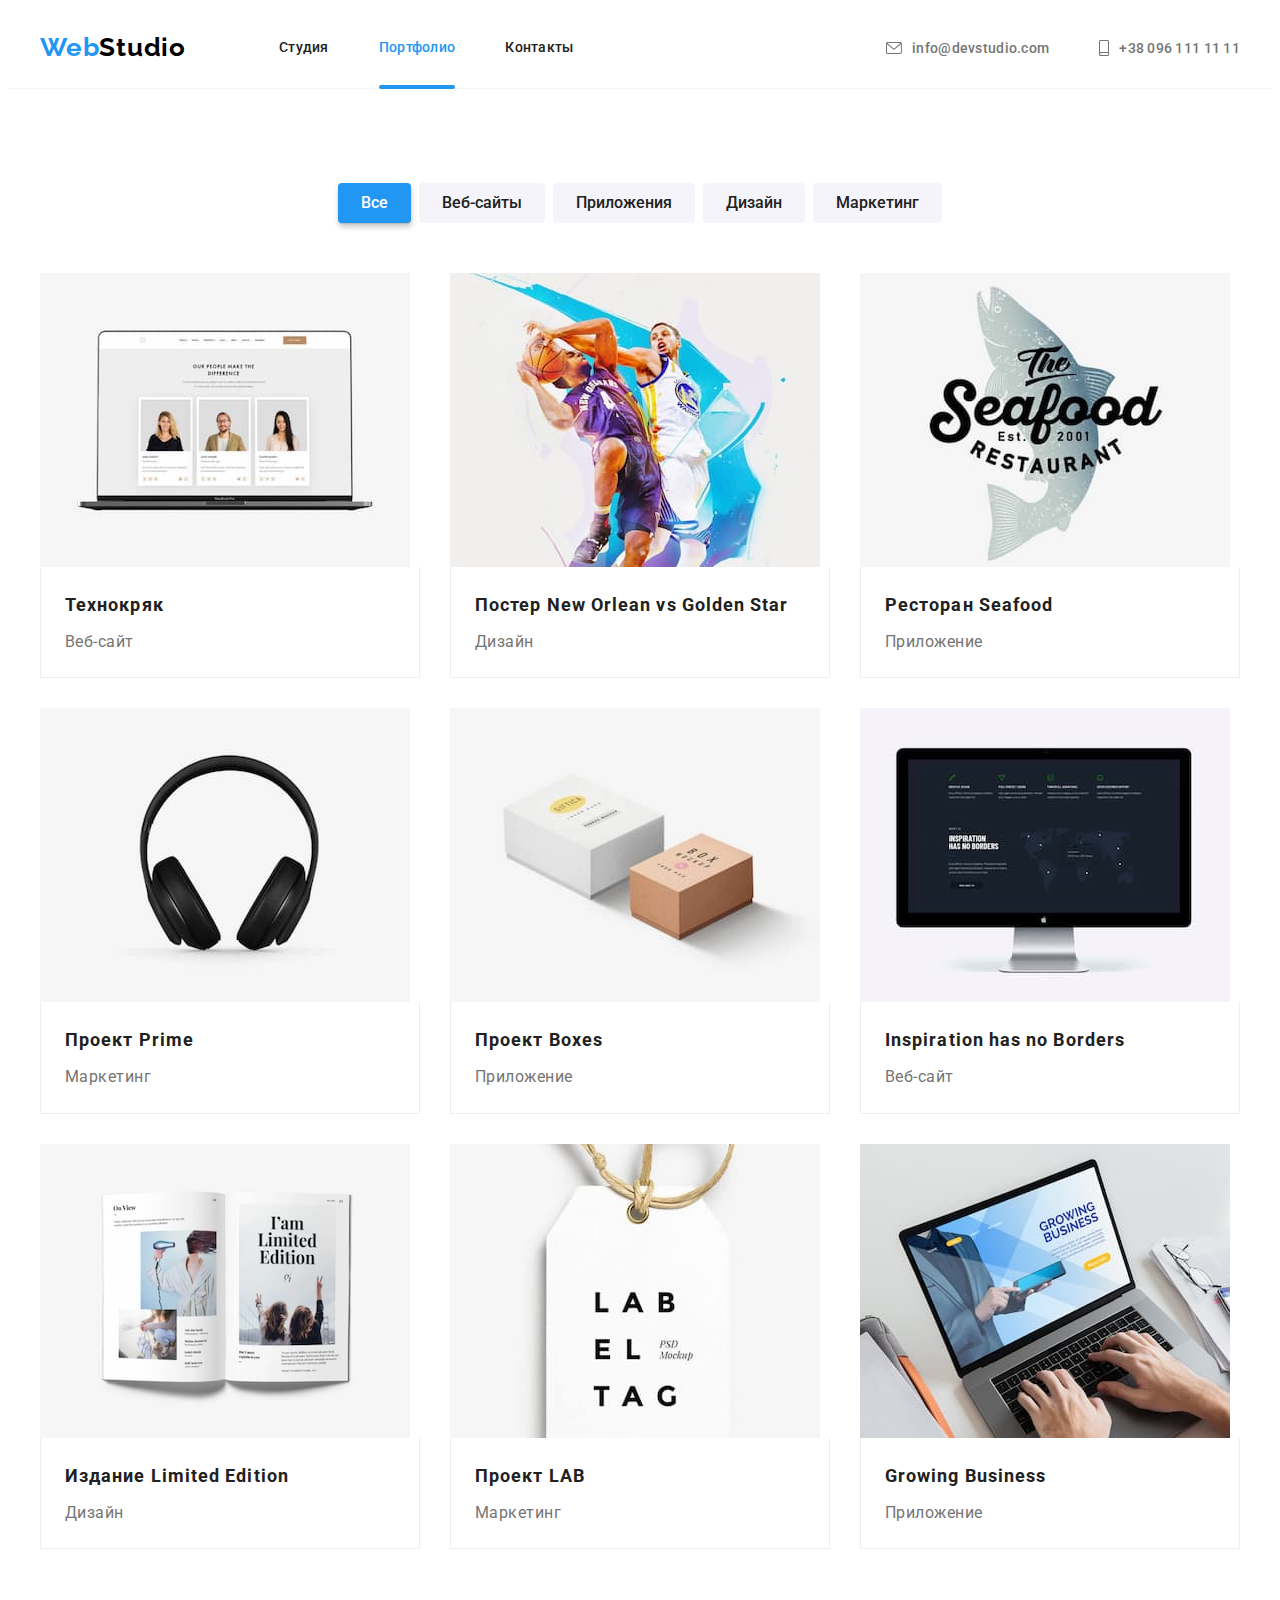
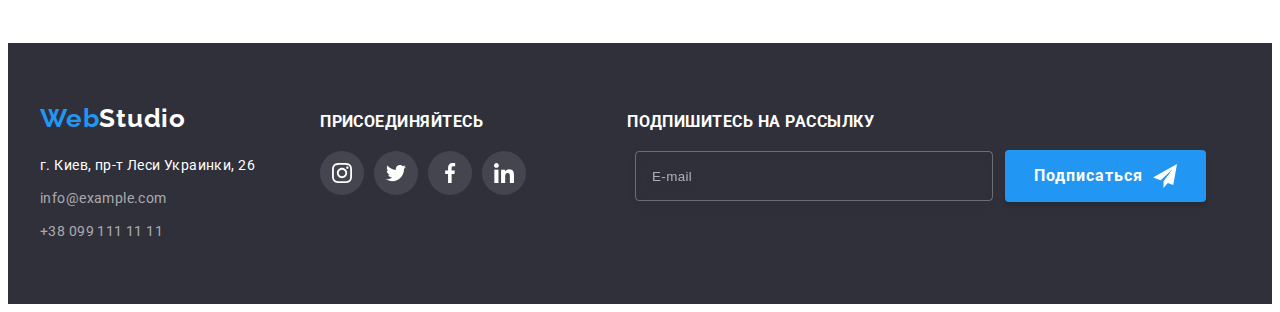
==== commit b236edb6: "SCSS+BEM" ====
--- a/portfolio.html
+++ b/portfolio.html
@@ -20,23 +20,23 @@
         <nav class="header-nav">
             <a class="logo link" href="index.html" lang="en">Web<span class="logo-web-header">Studio</span></a>
        <ul class="nav-list list">
-         <li class="nav-list-item"><a class="link nav-link" href="./index.html">Студия</a></li>
-         <li class="nav-list-item"><a class="link nav-link current" href="./portfolio.html">Портфолио</a></li>
-         <li class="nav-list-item"><a class="link nav-link" href="#">Контакты</a></li>
+         <li class="nav-list__nav-list-item"><a class="link nav-list__nav-link" href="./index.html">Студия</a></li>
+         <li class="nav-list__nav-list-item"><a class="link nav-list__nav-link current" href="./portfolio.html">Портфолио</a></li>
+         <li class="nav-list__nav-list-item"><a class="link nav-list__nav-link" href="#">Контакты</a></li>
        </ul>
     </nav> 
 
     <!--Контакти-->
-    <ul class="list list-contact">
-       <li class="contacts-list-item">
-         <a class="mail-link link" href="mailto:info@devstudio.com">
+    <ul class="list contact">
+       <li class="contact__contacts-list-item">
+         <a class="contact__mail-link link" href="mailto:info@devstudio.com">
           <svg width="16" height="12" class="auth-icon">
             <use href="./images/icons.svg#icon-envelope"></use>
           </svg>
            info@devstudio.com</a>
         </li>
-       <li class="contacts-list-item">
-         <a class="tel-link link" href="tel:+380961111111">
+       <li class="contact__contacts-list-item">
+         <a class="contact__tel-link link" href="tel:+380961111111">
           <svg width="10" height="16" class="auth-icon">
             <use href="./images/icons.svg#icon-smartphone"></use>
           </svg> 
@@ -48,207 +48,207 @@
  
   <main>
     <!--Hero-->
-    <section class="portfolio-section">
+    <section class="portfolio">
         <div class="container">
         <h1 class="visually-hidden">особенности</h1>
 
-        <ul class="list filter-btn-list">
-            <li class="filter-btn-item">
-                <button class="navigation-btn-a" type="button">Все</button>
-            </li>
-            <li class="filter-btn-item">
-                <button class="navigation-btn" type="button">Веб-сайты</button>
-            </li>
-            <li class="filter-btn-item">
-                <button class="navigation-btn" type="button">Приложения</button>
-            </li>
-            <li class="filter-btn-item">
-                <button class="navigation-btn" type="button">Дизайн</button>
-            </li>
-            <li class="filter-btn-item">
-                <button class="navigation-btn" type="button">Маркетинг</button>
+        <ul class="list portfolio__filter-btn-list">
+            <li class="portfolio__filter-btn-item">
+                <button class="portfolio__navigation-btn-a" type="button">Все</button>
+            </li>
+            <li class="portfolio__filter-btn-item">
+                <button class="portfolio__navigation-btn" type="button">Веб-сайты</button>
+            </li>
+            <li class="portfolio__filter-btn-item">
+                <button class="portfolio__navigation-btn" type="button">Приложения</button>
+            </li>
+            <li class="portfolio__filter-btn-item">
+                <button class="portfolio__navigation-btn" type="button">Дизайн</button>
+            </li>
+            <li class="portfolio__filter-btn-item">
+                <button class="portfolio__navigation-btn" type="button">Маркетинг</button>
             </li>
         </ul>
 
 
         <!--Portfolio-->
 
-        <ul class="portfolio-list list">
-            <li class="portfolio-item">
-                <a class="link project-cards-link" href="#">
-                  <div class="cards-hover">
+        <ul class="portfolio__portfolio-list list">
+            <li class="portfolio__portfolio-item">
+                <a class="link portfolio__project-cards-link" href="#">
+                  <div class="portfolio__cards-hover">
                     <img src="./images/image_(1).jpg" alt="на екрані ноутбуку зображені три особи"
                     width="370"
                     height="294"/>
-                    <p class="cards-cover overlay">
-                      Технокряк это современная площадка распространения
-                      коронавируса. Компании используют эту платформу для
-                      цифрового шпионажа и атак на защищённые сервера конкурентов.
-                    </p>
-                  </div>
-                    <div class="portfolio-desc-card">
-                    <h2 class="portfolio-title">Технокряк</h2>
-                    <p class="portfolio-desc">Веб-сайт</p>
-                </div>
-                </a>
-            </li>
-
-
-            <li class="portfolio-item">
-                <a class="link project-cards-link" href="#">
-                  <div class="cards-hover">
+                    <p class="portfolio__cards-cover portfolio__overlay">
+                      Технокряк это современная площадка распространения
+                      коронавируса. Компании используют эту платформу для
+                      цифрового шпионажа и атак на защищённые сервера конкурентов.
+                    </p>
+                  </div>
+                    <div class="portfolio__portfolio-desc-card">
+                    <h2 class="portfolio__portfolio-title">Технокряк</h2>
+                    <p class="portfolio__portfolio-desc">Веб-сайт</p>
+                </div>
+                </a>
+            </li>
+
+
+            <li class="portfolio__portfolio-item">
+                <a class="link portfolio__project-cards-link" href="#">
+                  <div class="portfolio__cards-hover">
                     <img src="images/image_(10).jpg" alt="два баскетболісти грають у баскетбол"
                     width="370"
                     height="294"/>
-                    <p class="cards-cover overlay">
-                      Технокряк это современная площадка распространения
-                      коронавируса. Компании используют эту платформу для
-                      цифрового шпионажа и атак на защищённые сервера конкурентов.
-                    </p>
-                  </div>
-                    <div class="portfolio-desc-card">
-                    <h2 class="portfolio-title">Постер New Orlean vs Golden Star</h2>
-                    <p class="portfolio-desc">Дизайн</p>
-                </div>
-                </a>
-            </li>
-
-
-            <li class="portfolio-item">
-                <a class="link project-cards-link" href="#">
-                  <div class="cards-hover">
+                    <p class="portfolio__cards-cover portfolio__overlay">
+                      Технокряк это современная площадка распространения
+                      коронавируса. Компании используют эту платформу для
+                      цифрового шпионажа и атак на защищённые сервера конкурентов.
+                    </p>
+                  </div>
+                    <div class="portfolio__portfolio-desc-card">
+                    <h2 class="portfolio__portfolio-title">Постер New Orlean vs Golden Star</h2>
+                    <p class="portfolio__portfolio-desc">Дизайн</p>
+                </div>
+                </a>
+            </li>
+
+
+            <li class="portfolio__portfolio-item">
+                <a class="link portfolio__project-cards-link" href="#">
+                  <div class="portfolio__cards-hover">
                     <img src="images/image_(2).jpg" alt="Реклама ресторану Seafood"
                     width="370"
                     height="294"/>
-                    <p class="cards-cover overlay">
-                      Технокряк это современная площадка распространения
-                      коронавируса. Компании используют эту платформу для
-                      цифрового шпионажа и атак на защищённые сервера конкурентов.
-                    </p>
-                  </div>
-                    <div class="portfolio-desc-card">
-                    <h2 class="portfolio-title">Ресторан Seafood</h2>
-                    <p class="portfolio-desc">Приложение</p>
-                </div>
-                </a>
-            </li>
-
-
-            <li class="portfolio-item">
-                <a class="link project-cards-link" href="#">
-                  <div class="cards-hover">
+                    <p class="portfolio__cards-cover portfolio__overlay">
+                      Технокряк это современная площадка распространения
+                      коронавируса. Компании используют эту платформу для
+                      цифрового шпионажа и атак на защищённые сервера конкурентов.
+                    </p>
+                  </div>
+                    <div class="portfolio__portfolio-desc-card">
+                    <h2 class="portfolio__portfolio-title">Ресторан Seafood</h2>
+                    <p class="portfolio__portfolio-desc">Приложение</p>
+                </div>
+                </a>
+            </li>
+
+
+            <li class="portfolio__portfolio-item">
+                <a class="link portfolio__project-cards-link" href="#">
+                  <div class="portfolio__cards-hover">
                     <img src="images/image_(3).jpg" alt="великі навушники"
                     width="370"
                     height="294"/>
-                    <p class="cards-cover overlay">
-                      Технокряк это современная площадка распространения
-                      коронавируса. Компании используют эту платформу для
-                      цифрового шпионажа и атак на защищённые сервера конкурентов.
-                    </p>
-                  </div>
-                    <div class="portfolio-desc-card">
-                    <h2 class="portfolio-title">Проект Prime</h2>
-                    <p class="portfolio-desc">Маркетинг</p>
-                </div>
-                </a>
-            </li>
-
-
-            <li class="portfolio-item">
-                <a class="link project-cards-link" href="#">
-                  <div class="cards-hover">
+                    <p class="portfolio__cards-cover portfolio__overlay">
+                      Технокряк это современная площадка распространения
+                      коронавируса. Компании используют эту платформу для
+                      цифрового шпионажа и атак на защищённые сервера конкурентов.
+                    </p>
+                  </div>
+                    <div class="portfolio__portfolio-desc-card">
+                    <h2 class="portfolio__portfolio-title">Проект Prime</h2>
+                    <p class="portfolio__portfolio-desc">Маркетинг</p>
+                </div>
+                </a>
+            </li>
+
+
+            <li class="portfolio__portfolio-item">
+                <a class="link portfolio__project-cards-link" href="#">
+                  <div class="portfolio__cards-hover">
                     <img src="images/image_(4).jpg" alt="дві коробки: біла та коричнева"
                     width="370"
                     height="294"/>
-                    <p class="cards-cover overlay">
-                      Технокряк это современная площадка распространения
-                      коронавируса. Компании используют эту платформу для
-                      цифрового шпионажа и атак на защищённые сервера конкурентов.
-                    </p>
-                  </div>
-                    <div class="portfolio-desc-card">
-                    <h2 class="portfolio-title">Проект Boxes</h2>
-                    <p class="portfolio-desc">Приложение</p>
-                </div>
-                </a>
-            </li>
-
-
-            <li class="portfolio-item">
-                <a class="link project-cards-link" href="#">
-                  <div class="cards-hover">
+                    <p class="portfolio__cards-cover portfolio__overlay">
+                      Технокряк это современная площадка распространения
+                      коронавируса. Компании используют эту платформу для
+                      цифрового шпионажа и атак на защищённые сервера конкурентов.
+                    </p>
+                  </div>
+                    <div class="portfolio__portfolio-desc-card">
+                    <h2 class="portfolio__portfolio-title">Проект Boxes</h2>
+                    <p class="portfolio__portfolio-desc">Приложение</p>
+                </div>
+                </a>
+            </li>
+
+
+            <li class="portfolio__portfolio-item">
+                <a class="link portfolio__project-cards-link" href="#">
+                  <div class="portfolio__cards-hover">
                     <img src="images/image_(5).jpg" alt="монітор компютера"
                     width="370"
                     height="294"/>
-                    <p class="cards-cover overlay">
-                      Технокряк это современная площадка распространения
-                      коронавируса. Компании используют эту платформу для
-                      цифрового шпионажа и атак на защищённые сервера конкурентов.
-                    </p>
-                  </div>
-                    <div class="portfolio-desc-card">
-                    <h2 class="portfolio-title">Inspiration has no Borders</h2>
-                    <p class="portfolio-desc">Веб-сайт</p>
-                </div>
-                </a>
-            </li>
-
-
-            <li class="portfolio-item">
-                <a class="link project-cards-link" href="#">
-                  <div class="cards-hover">
+                    <p class="portfolio__cards-cover portfolio__overlay">
+                      Технокряк это современная площадка распространения
+                      коронавируса. Компании используют эту платформу для
+                      цифрового шпионажа и атак на защищённые сервера конкурентов.
+                    </p>
+                  </div>
+                    <div class="portfolio__portfolio-desc-card">
+                    <h2 class="portfolio__portfolio-title">Inspiration has no Borders</h2>
+                    <p class="portfolio__portfolio-desc">Веб-сайт</p>
+                </div>
+                </a>
+            </li>
+
+
+            <li class="portfolio__portfolio-item">
+                <a class="link portfolio__project-cards-link" href="#">
+                  <div class="portfolio__cards-hover">
                     <img src="images/image_(6).jpg" alt="розгорнута книга з ілюстраціями"
                     width="370"
                     height="294"/>
-                    <p class="cards-cover overlay">
-                      Технокряк это современная площадка распространения
-                      коронавируса. Компании используют эту платформу для
-                      цифрового шпионажа и атак на защищённые сервера конкурентов.
-                    </p>
-                  </div>
-                    <div class="portfolio-desc-card">
-                    <h2 class="portfolio-title">Издание Limited Edition</h2>
-                    <p class="portfolio-desc">Дизайн</p>
-                </div>
-                </a>
-            </li>
-
-
-            <li class="portfolio-item">
-                <a class="link project-cards-link" href="#">
-                  <div class="cards-hover">
+                    <p class="portfolio__cards-cover portfolio__overlay">
+                      Технокряк это современная площадка распространения
+                      коронавируса. Компании используют эту платформу для
+                      цифрового шпионажа и атак на защищённые сервера конкурентов.
+                    </p>
+                  </div>
+                    <div class="portfolio__portfolio-desc-card">
+                    <h2 class="portfolio__portfolio-title">Издание Limited Edition</h2>
+                    <p class="portfolio__portfolio-desc">Дизайн</p>
+                </div>
+                </a>
+            </li>
+
+
+            <li class="portfolio__portfolio-item">
+                <a class="link portfolio__project-cards-link" href="#">
+                  <div class="portfolio__cards-hover">
                     <img src="images/image_(7).jpg" alt="бірка label tag"
                     width="370"
                     height="294"/>
-                    <p class="cards-cover overlay">
-                      Технокряк это современная площадка распространения
-                      коронавируса. Компании используют эту платформу для
-                      цифрового шпионажа и атак на защищённые сервера конкурентов.
-                    </p>
-                  </div>
-                    <div class="portfolio-desc-card">
-                    <h2 class="portfolio-title">Проект LAB</h2>
-                    <p class="portfolio-desc">Маркетинг</p>
+                    <p class="portfolio__cards-cover portfolio__overlay">
+                      Технокряк это современная площадка распространения
+                      коронавируса. Компании используют эту платформу для
+                      цифрового шпионажа и атак на защищённые сервера конкурентов.
+                    </p>
+                  </div>
+                    <div class="portfolio__portfolio-desc-card">
+                    <h2 class="portfolio__portfolio-title">Проект LAB</h2>
+                    <p class="portfolio__portfolio-desc">Маркетинг</p>
                 </div>
                 </a>
                 </li>
 
 
-            <li class="portfolio-item">
-                <a class="link project-cards-link" href="#">
-                  <div class="cards-hover">
+            <li class="portfolio__portfolio-item">
+                <a class="link portfolio__project-cards-link" href="#">
+                  <div class="portfolio__cards-hover">
                     <img src="images/image_(8).jpg" alt="пальці рук працюють на ноутбуці"
                     width="370"
                     height="294"/>
-                    <p class="cards-cover overlay">
-                      Технокряк это современная площадка распространения
-                      коронавируса. Компании используют эту платформу для
-                      цифрового шпионажа и атак на защищённые сервера конкурентов.
-                    </p>
-                  </div>
-                    <div class="portfolio-desc-card">
-                    <h2 class="portfolio-title">Growing Business</h2>
-                    <p class="portfolio-desc">Приложение</p>
+                    <p class="portfolio__cards-cover portfolio__overlay">
+                      Технокряк это современная площадка распространения
+                      коронавируса. Компании используют эту платформу для
+                      цифрового шпионажа и атак на защищённые сервера конкурентов.
+                    </p>
+                  </div>
+                    <div class="portfolio__portfolio-desc-card">
+                    <h2 class="portfolio__portfolio-title">Growing Business</h2>
+                    <p class="portfolio__portfolio-desc">Приложение</p>
                 </div>
                 </a>
             </li>
@@ -258,57 +258,56 @@
 </main>
 
 <!--Footer-->
-<!--Footer-->
 <footer class="footer">
   <div class="container footer-container">
-      <div class="box-foot">
+      <div class="footer__box-foot">
         <h2 class="visually-hidden">Пiдвал сайта</h2>
-        <a class="logo-footer link" href="./index.html" lang="en">Web<span class="logo-web-footer">Studio</span></a>
-        <address class="address">
-            <ul class="footer-list list">
-
-              <li class="footer-list-item"><a class="link adr-str" href="https://goo.gl/maps/SzbFPfj4iSwk4chh7" 
+        <a class="footer__logo-footer link" href="./index.html" lang="en">Web<span class="logo-web-footer">Studio</span></a>
+        <address class="footer__address">
+            <ul class="footer__footer-list list">
+
+              <li class="footer__footer-list-item"><a class="link adr-str" href="https://goo.gl/maps/SzbFPfj4iSwk4chh7" 
                     target="_blank" 
                     rel="noopener noreferrer">
                       г. Киев, пр-т Леси Украинки, 26</a>
               </li>
 
-              <li class="footer-list-item"><a class="link mail-address" href="mailto:info@example.com" 
+              <li class="footer__footer-list-item"><a class="link mail-address" href="mailto:info@example.com" 
                     lang="en">info@example.com</a>
               </li>
 
-              <li class="footer-list-item"><a class="link tel-address" href="tel:+380991111111">+38 099 111 11 11</a>
+              <li class="footer__footer-list-item"><a class="link tel-address" href="tel:+380991111111">+38 099 111 11 11</a>
               </li>
             </ul>
         </address>
       </div>
-      <div class="footer-wraper">
-        <p class="footer-social-title">ПРИСОЕДИНЯЙТЕСЬ</p>
-        <ul class="footer-social-list list">
-          <li class="footer-social-list-item">
-            <a href="" class="footer-social-links link">
-              <svg class="footer-social-svg" width="20" height="20">
+      <div class="footer__footer-wraper">
+        <p class="footer__footer-social-title">ПРИСОЕДИНЯЙТЕСЬ</p>
+        <ul class="footer__footer-social-list list">
+          <li class="footer__footer-social-list-item">
+            <a href="" class="footer__footer-social-links link">
+              <svg class="footer__footer-social-svg" width="20" height="20">
                     <use href="./images/icons.svg#icon-instagram-2"></use>
                   </svg>
                  </a>
             </li>
-            <li class="footer-social-list-item">
-              <a href="" class="footer-social-links link">
-                <svg class="footer-social-svg" width="20" height="20">
+            <li class="footer__footer-social-list-item">
+              <a href="" class="footer__footer-social-links link">
+                <svg class="footer__footer-social-svg" width="20" height="20">
                     <use href="./images/icons.svg#icon-twitter-1"></use>
                   </svg>
                  </a>
             </li>
-            <li class="footer-social-list-item">
-              <a href="" class="footer-social-links link">
-                <svg class="footer-social-svg" width="20" height="20">
+            <li class="footer__footer-social-list-item">
+              <a href="" class="footer__footer-social-links link">
+                <svg class="footer__footer-social-svg" width="20" height="20">
                     <use href="./images/icons.svg#icon-facebook-1"></use>
                   </svg>
                  </a>
             </li>
-            <li class="footer-social-list-item">
-              <a href="" class="footer-social-links link">
-                <svg class="footer-social-svg" width="20" height="20">
+            <li class="footer__footer-social-list-item">
+              <a href="" class="footer__footer-social-links link">
+                <svg class="footer__footer-social-svg" width="20" height="20">
                     <use href="./images/icons.svg#icon-linkedin-1"></use>
                   </svg>
               </a>
@@ -316,11 +315,11 @@
           </ul>
       </div>
       <div>
-        <b class="footer-form-title">Подпишитесь на рассылку</b>
-        <form  class="footer-form" action="#" autocomplete="off">
-              <input class="footer-input-text" type="email" id="email" placeholder="E-mail">
-            <button class="footer-form-button" type="submit">Подписаться
-              <svg class="footer-icon-send" width="24" height="24">
+        <b class="footer__footer-form-title">Подпишитесь на рассылку</b>
+        <form  class="footer__footer-form" action="#" autocomplete="off">
+              <input class="footer__footer-input-text" type="email" id="email" placeholder="E-mail">
+            <button class="footer__footer-form-button" type="submit">Подписаться
+              <svg class="footer__footer-icon-send" width="24" height="24">
                 <use href="./images/icons.svg#icon-icon-send"></use>
               </svg>
             </button>
--- a/css/main.min.css
+++ b/css/main.min.css
@@ -1,2 +1,2 @@
-:root{--main-font: "Roboto" , sans-serif;--secondary-font: "Raleway" , sans-serif;--logo-color: #000000;--accent-color: #2196F3;--title-text-color: #212121;--discription-text-color: #757575;--background-color: #2f303a;--white-text-back-color: #ffffff;--back-team-color: #f5f4fa;--background-second: #E5E5E5;--background-btn-hover: #188ce8;--partner-icon: #afb1b8;--gradient-color: rgba(47, 48, 58, 0.4);--shadow-bg: rgba(0, 0, 0, 0.25);--portfolio-color: #eeeeee}.visually-hidden{position:absolute !important;clip:rect(1px 1px 1px 1px);clip:rect(1px, 1px, 1px, 1px);padding:0 !important;border:0 !important;height:1px !important;width:1px !important;overflow:hidden}body{font-family:var(--main-font);letter-spacing:0.03em;background-color:var(--white-text-back-color)}h1,h2,h3,h4,p{margin:0}ul,ol{margin:0;padding:0}img{display:block}button{padding:0;border:none;font:inherit;color:inherit;background-color:transparent;cursor:pointer}.link{text-decoration:none}.list{list-style:none}.address{font-style:normal}.container{width:1200px;margin:0 auto;padding-left:15px;padding-right:15px}.modal-btn{display:block;margin-left:auto;margin-right:auto;padding-left:32px;padding-right:32px;padding-top:10px;padding-bottom:10px;box-shadow:0px 4px 4px rgba(0,0,0,0.15);border-radius:4px;font-weight:700;font-size:16px;line-height:1.88;letter-spacing:0.06em;background-color:var(--accent-color);color:var(--white-text-back-color);cursor:pointer;transition:background-color 250ms cubic-bezier(0.4, 0, 0.2, 1),color 250ms cubic-bezier(0.4, 0, 0.2, 1)}.modal-btn:hover,.modal-btn-focus{background-color:var(--background-btn-hover);box-shadow:0px 4px 4px rgba(0,0,0,0.15);border-radius:4px}.logo{font-family:var(--secondary-font);font-weight:700;font-size:26px;line-height:1.19;letter-spacing:0.03em;color:var(--accent-color);margin-right:93px;padding-top:24px;padding-bottom:25px}.logo-web-header{color:var(--logo-color);padding-top:24px;padding-bottom:25px}.logo-web-footer{color:var(--white-text-back-color)}.nav-link{position:relative;display:block;font-weight:500;font-size:14px;line-height:1.14;letter-spacing:0.02em;padding-top:32px;padding-bottom:32px;color:var(--title-text-color);transition:color 250ms cubic-bezier(0.4, 0, 0.2, 1)}.nav-list{display:flex;align-items:center}.nav-list-item:not(:last-child){margin-right:50px}.nav-link:hover,.nav-link:focus{color:var(--accent-color)}.link.nav-link.current{color:var(--accent-color)}.current::after{position:absolute;content:"";opacity:1;display:block;bottom:0;cursor:pointer;width:100%;height:4px;background-color:var(--accent-color);background-size:auto;border-radius:2px;transform:translateY(1px)}.contacts-list-item:not(:last-child){margin-right:50px}.list-contact{display:flex;align-items:center;margin-left:auto}.auth-icon{fill:var(--discription-text-color);margin-right:10px;transition:fill 250ms cubic-bezier(0.4, 0, 0.2, 1)}.mail-link{display:flex;align-items:center;font-weight:500;font-size:14px;line-height:1.15;letter-spacing:0.02em;padding-top:32px;padding-bottom:32px;color:var(--discription-text-color);fill:var(--discription-text-color);transition:color 250ms cubic-bezier(0.4, 0, 0.2, 1)}.auth-icon{fill:currentColor}.tel-link{display:flex;align-items:center;font-weight:500;font-size:14px;line-height:1.15;letter-spacing:0.02em;padding-top:32px;padding-bottom:32px;color:var(--discription-text-color);transition:color 250ms cubic-bezier(0.4, 0, 0.2, 1)}.mail-link:hover,.mail-link:focus{color:var(--accent-color)}.tel-link:hover,.tel-link:focus{color:var(--accent-color)}.social-list{display:flex;align-items:center;justify-content:space-between}.social-links{display:flex;align-items:center;justify-content:center;width:44px;height:44px;border-radius:50%;fill:var(--partner-icon);background-color:transparent;transition:background-color 250ms cubic-bezier(0.4, 0, 0.2, 1)}.social-links:hover,.social-links:focus{background-color:var(--accent-color);fill:var(--white-text-back-color);transition:fill 250ms cubic-bezier(0.4, 0, 0.2, 1)}.social-svg:hover,.social-svg:focus{fill:var(--white-text-back-color);transition:fill 250ms cubic-bezier(0.4, 0, 0.2, 1)}.logo-footer{display:block;margin-right:0;margin-bottom:20px;font-family:var(--secondary-font);font-weight:700;font-size:26px;line-height:1.19;letter-spacing:0.03em;color:var(--accent-color)}.address{font-style:normal}.footer-list-item{color:var(--white-text-back-color)}.mail-address,.tel-address{font-size:14px;line-height:1.71;letter-spacing:0.03em;color:rgba(255,255,255,0.6);transition:color 250ms cubic-bezier(0.4, 0, 0.2, 1)}.adr-str{font-size:14px;line-height:1.71;letter-spacing:0.03em;color:var(--white-text-back-color);transition:color 250ms cubic-bezier(0.4, 0, 0.2, 1)}.footer-list-item:not(:last-child){margin-bottom:9px}.adr-str:hover,.adr-str:focus{color:var(--accent-color)}.mail-address:hover,.mail-address:focus{color:var(--accent-color)}.tel-address:hover,.tel-address:focus{color:var(--accent-color)}.backdrop{position:fixed;top:0;left:0;width:100vw;height:100vh;background-color:rgba(0,0,0,0.2);transition-property:transform background-color box-shadow fill opacity;transition-duration:250ms;transition-timing-function:cubic-bezier(0.4, 0, 0.2, 1);opacity:1}.backdrop.is-hidden{opacity:0;visibility:hidden;pointer-events:none}.backdrop.is-hidden .modal-window{transform:translate(-50%, -50%) scale(0.9)}.modal-window{position:absolute;top:50%;left:50%;width:528px;height:581px;background-color:var(--white-text-back-color);box-shadow:0px 1px 3px rgba(0,0,0,0.12),0px 1px 1px rgba(0,0,0,0.14),0px 2px 1px rgba(0,0,0,0.2);border-radius:4px;padding:40px;transform:translate(-50%, -50%) scale(1);transition:transform 250ms cubic-bezier(0.4, 0, 0.2, 1)}.modal-close{position:absolute;display:flex;justify-content:center;align-items:center;top:8px;right:8px;width:30px;height:30px;background-color:var(--white-color);border:1px solid rgba(0,0,0,0.1);fill:var(--logo-color);border-radius:50%;cursor:pointer}.modal-svg{fill:var(--logo-color);transition:fill 250ms cubic-bezier(0.4, 0, 0.2, 1)}.modal-close:hover .modal-svg,.modal-close:focus .modal-svg{fill:var(--accent-color)}.modal-form-title{text-align:center;font-size:20px;margin-bottom:12px;font-weight:700;line-height:1.15;letter-spacing:0.03em;color:var(--title-text-color)}.modal-form{display:flex;flex-direction:column}.modal-form-field{font-weight:400;font-size:14px;line-height:1.17;letter-spacing:0.01em;color:var(--discription-text-color)}.modal-form-input-wrapper{position:relative;display:block;margin-top:4px;margin-bottom:10px}.modal-form-input{height:40px;width:100%;border:1px solid rgba(33,33,33,0.2);border-radius:4px;padding-left:42px;transition:border-color 250ms cubic-bezier(0.4, 0, 0.2, 1)}.modal-form-input:focus{border-color:var(--accent-color);outline:none}.modal-form-svg{position:absolute;display:block;top:50%;left:12px;transform:translateY(-50%);fill:var(--logo-color);transition:fill 250ms cubic-bezier(0.4, 0, 0.2, 1)}.modal-form-input:focus+.modal-form-svg{fill:var(--accent-color)}.modal-form-comment{width:100%;margin-top:4px;height:120px;border:1px solid rgba(33,33,33,0.2);border-radius:4px;padding:12px 16px;resize:none;transition:border-color 250ms cubic-bezier(0.4, 0, 0.2, 1)}.modal-form-comment::placeholder{font-weight:400;line-height:1.14;letter-spacing:0.01em;color:rgba(117,117,117,0.5)}.modal-form-comment:focus{border-color:var(--accent-color);outline:none}.modal-form-check-desc{display:flex;align-items:center;font-size:14px;margin-left:12px;font-weight:400;line-height:1.7;letter-spacing:0.03em;color:var(--discription-text-color);margin-top:20px}.modal-form-link{color:var(--accent-color)}.modal-form-check-desc::before{display:block;content:"";width:16px;height:16px;border:1px solid var(--title-text-color);border-radius:2px;cursor:pointer;margin-right:8px}.modal-form-term:checked+.modal-form-check-desc::before{background-image:url("../images/icon_check.png");background-repeat:no-repeat;background-position:center;background-color:var(--accent-color);border-color:transparent;border-radius:2px}.modal-form-term:focus+.modal-form-check-desc::before{border:2px solid var(--accent-color)}.modal-form-btn{height:50px;display:inline-block;margin-top:30px;padding:10px 55px;min-width:200px;align-self:center;font-weight:700;line-height:1.87;letter-spacing:0.06em;background-color:var(--accent-color);color:var(--white-text-back-color);cursor:pointer;box-shadow:0px 4px 4px rgba(0,0,0,0.15);border-radius:4px;border:none;transition:background-color 250ms cubic-bezier(0.4, 0, 0.2, 1),color 250ms cubic-bezier(0.4, 0, 0.2, 1)}.modal-form-btn:hover,.modal-form-btn:focus{background-color:var(--background-btn-hover);color:var(--white-text-back-color)}.header{border-bottom:1px solid var(--back-team-color)}.header .container{display:flex;align-items:center}.header-nav{display:flex;align-items:center}.hero{padding-top:200px;padding-bottom:200px;margin-left:auto;margin-right:auto;background-color:var(--background-color)}.bg-img{max-width:1600px;height:600px;margin-left:auto;margin-right:auto;background-image:linear-gradient(rgba(47,48,58,0.4), rgba(47,48,58,0.4)),url(../images/Img_BG.jpg);filter:drop-shadow(0px 4px 4px rgba(0,0,0,0.25))}.hero-title{display:block;margin-left:auto;margin-right:auto;margin-bottom:30px;font-weight:900;font-size:44px;line-height:1.36;letter-spacing:0.06em;text-transform:uppercase;text-align:center;color:var(--white-text-back-color);text-shadow:0px 4px 4px rgba(0,0,0,0.25)}.features{padding-top:94px;padding-bottom:47px}.visually-hidden-title{position:absolute;width:1px;height:1px;margin:-1px;border:0;padding:0;white-space:nowrap;clip-path:inset(100%);clip:rect(0 0 0 0);overflow:hidden}.features-item{display:flex;justify-content:center;margin-left:0px;margin-top:0px;padding:0px}.features-item .title-f{width:270px;justify-items:center}.features-item .title-f{margin-left:30px}.thumb-icon{width:70px;height:70px}.title-features{margin-top:0px;margin-bottom:10px;font-weight:700;font-size:14px;line-height:1.14;text-transform:uppercase;letter-spacing:0.03em}.features-dis{display:inline-block;margin-top:0px;margin-bottom:0px;font-size:14px;line-height:1.71;letter-spacing:0.03em;color:var(--discription-text-color)}.thumb{height:120px;background-color:#f5f4fa;border-radius:4px;margin-bottom:30px;display:flex;justify-content:center;align-items:center;border-radius:4px}.img-what-we-do{display:flex}.what-we-do{display:flex;padding-bottom:94px;padding-top:47px;background-color:var(--white-text-back-color)}.title-chapter{margin-bottom:50px;font-weight:700;font-size:36px;line-height:1.16;text-align:center;letter-spacing:0.03em;color:var(--title-text-color)}.about-list-item{position:relative;margin-right:30px}.img-what-we-do:nth-child(3){margin-right:0}.image-cover{position:absolute;bottom:0;left:0;display:flex;align-items:center;justify-content:center;height:70px;width:100%;background-color:rgba(47,48,58,0.8);color:var(--white-text-back-color);font-weight:700;font-size:14px;line-height:1.16;letter-spacing:0.03em;text-transform:uppercase}.team{display:flex;margin-left:auto;margin-right:auto;background-color:var(--back-team-color);padding-bottom:94px;padding-top:94px}.title-team{margin-bottom:50px;font-weight:700;font-size:36px;line-height:1.16;text-align:center;letter-spacing:0.03em;color:var(--title-text-color)}.list-team{display:flex;align-items:center;margin-left:-30px;margin-top:-30px}.team .list-team-item .team-img{background:var(--secondary-accent-color);box-shadow:0px 1px 3px rgba(0,0,0,0.12),0px 1px 1px rgba(0,0,0,0.14),0px 2px 1px rgba(0,0,0,0.2);border-radius:0px 0px 4px 4px}.list-team-item{flex-basis:calc(100% / 4 - 30px);margin-left:30px;margin-top:30px;box-shadow:0px 1px 3px rgba(0,0,0,0.12),0px 1px 1px rgba(0,0,0,0.14),0px 2px 1px rgba(0,0,0,0.2);border-radius:0px 0px 4px 4px}.description{padding:30px 32px;background-color:var(--white-text-back-color);border-radius:0px 0px 4px 4px}.title-staff{text-align:center;font-weight:500;font-size:16px;line-height:1.19;letter-spacing:0.03em;margin-bottom:10px;color:var(--title-text-color)}.staff-position{font-weight:400;font-size:16px;line-height:1.9;letter-spacing:0.03em;text-align:center;margin-bottom:16px;color:var(--discription-text-color)}.partners-list{display:flex;justify-content:space-between}.partners{padding-bottom:94px;padding-top:94px}.title-partners{margin-bottom:50px;font-weight:700;font-size:36px;line-height:1.16;text-align:center;letter-spacing:0.03em;color:var(--title-text-color)}.partners-link{display:flex;justify-content:center;align-items:center;width:170px;height:90px;border-radius:4px;border:1px solid var(--partner-icon);fill:var(--partner-icon);transition:border-color 250ms cubic-bezier(0.4, 0, 0.2, 1)}.partner-logo:hover,.partner-logo:focus{color:var(--accent-color)}.partners-link:hover,.partners-link:focus{border:1px solid var(--accent-color)}.partners-link:hover,.partners-link:focus{fill:var(--accent-color)}.footer{margin-bottom:0;display:flex;align-items:baseline;padding-top:60px;padding-bottom:60px;background-color:var(--background-color)}.footer-container{width:1200px;margin:0 auto;display:flex;align-items:baseline}.box-foot{margin-right:65px}.footer-wraper{align-items:baseline}.footer-social-title{font-weight:700;text-transform:uppercase;color:var(--white-text-back-color);margin-bottom:20px}.footer-social-list{display:flex;align-items:center;justify-content:space-between}.footer-social-links{display:flex;align-items:center;justify-content:center;width:44px;height:44px;border-radius:50%;background-color:rgba(255,255,255,0.1);transition:background-color 250ms cubic-bezier(0.4, 0, 0.2, 1)}.footer-social-links:hover,.footer-social-links:focus{background-color:var(--accent-color)}.footer-social-svg{fill:var(--white-text-back-color);transition:fill 250ms cubic-bezier(0.4, 0, 0.2, 1)}.footer-social-list-item:hover .social-svg,.footer-social-list-item:focus .social-svg{fill:var(--white-text-back-color)}.footer-social-list-item:not(:last-child){margin-right:10px}.footer-form{display:flex;align-items:baseline;justify-content:center;margin-left:109px}.footer-form-title{font-weight:700;line-height:1.14;letter-spacing:0.03em;text-transform:uppercase;color:var(--white-text-back-color);margin-bottom:20px;margin-left:101px}.footer-input-text{width:358px;height:50px;border:1px solid rgba(255,255,255,0.3);box-sizing:border-box;filter:drop-shadow(0px 4px 4px rgba(0,0,0,0.15));border-radius:4px;margin-right:12px;margin-top:20px;background-color:transparent;color:var(--white-text-back-color);padding-left:16px}.footer-input-text::placeholder{font-weight:400;line-height:1.25;display:flex;align-items:center;letter-spacing:0.03em;color:rgba(255,255,255,0.6)}.footer-form-button{display:flex;align-items:center;text-align:center;font-weight:700;line-height:1.87;letter-spacing:0.06em;color:var(--white-text-back-color);cursor:pointer;min-width:200px;background:var(--accent-color);box-shadow:0px 4px 4px rgba(0,0,0,0.15);border-radius:4px;padding:10px 28px;border:1px solid transparent}.footer-icon-send{fill:var(--white-text-back-color);margin-left:10px}.address{font-style:normal}.footer-list-item{color:var(--white-text-back-color)}.mail-address,.tel-address{font-size:14px;line-height:1.71;letter-spacing:0.03em;color:rgba(255,255,255,0.6);transition:color 250ms cubic-bezier(0.4, 0, 0.2, 1)}.adr-str{font-size:14px;line-height:1.71;letter-spacing:0.03em;color:var(--white-text-back-color);transition:color 250ms cubic-bezier(0.4, 0, 0.2, 1)}.footer-list-item:not(:last-child){margin-bottom:9px}.adr-str:hover,.adr-str:focus{color:var(--accent-color)}.mail-address:hover,.mail-address:focus{color:var(--accent-color)}.tel-address:hover,.tel-address:focus{color:var(--accent-color)}.filter-btn-item:hover,.filter-btn-item:focus{cursor:pointer;color:var(white-text-back-color);background-color:var(--accent-color)}.filter-btn-item:not(:last-child){margin-right:8px}.portfolio-list{display:flex;flex-wrap:wrap;margin-left:-30px;margin-top:-30px}.portfolio-item{flex-basis:calc(100% / 3 - 30px);margin-left:30px;margin-top:30px;transition:box-shadow 250ms cubic-bezier(0.4, 0, 0.2, 1)}.portfolio-item:hover,.portfolio-item:focus{box-shadow:0px 1px 1px rgba(0,0,0,0.12),0px 4px 4px rgba(0,0,0,0.06),1px 4px 6px rgba(0,0,0,0.16)}.cards-hover{position:relative;overflow:hidden}.overlay{position:absolute;top:0;left:0;height:100%;padding:63px 24px;background-color:rgba(33,150,243,0.9);color:var(--white-text-back-color);font-weight:400;font-size:18px;line-height:1.56;letter-spacing:0.03em;opacity:0;transform:translateY(100%);pointer-events:none;transition:transform 250ms cubic-bezier(0.4, 0, 0.2, 1),opacity 250ms cubic-bezier(0.4, 0, 0.2, 1)}.project-cards-link:hover .overlay,.project-cards-link:focus .overlay{transform:translateY(0%);opacity:1}.project-cards-link{transition:box-shadow 250ms cubic-bezier(0.4, 0, 0.2, 1)}.project-cards-link:hover,.project-cards-link:focus{box-shadow:0px 1px 1px rgba(0,0,0,0.12),0px 4px 4px rgba(0,0,0,0.06),1px 4px 6px rgba(0,0,0,0.16);cursor:pointer}.portfolio-desc-card{padding:20px 24px;border:1px solid var(--portfolio-color);border-top:none}.portfolio-title{margin-bottom:4px;font-weight:700;font-size:18px;line-height:2;letter-spacing:0.06em;color:var(--title-text-color)}.portfolio-desc{font-size:16px;line-height:1.89;color:var(--discription-text-color)}
+:root{--main-font: "Roboto" , sans-serif;--secondary-font: "Raleway" , sans-serif;--logo-color: #000000;--accent-color: #2196F3;--title-text-color: #212121;--discription-text-color: #757575;--background-color: #2f303a;--white-text-back-color: #ffffff;--back-team-color: #f5f4fa;--background-second: #E5E5E5;--background-btn-hover: #188ce8;--partner-icon: #afb1b8;--gradient-color: rgba(47, 48, 58, 0.4);--shadow-bg: rgba(0, 0, 0, 0.25);--portfolio-color: #eeeeee}.visually-hidden{position:absolute !important;clip:rect(1px 1px 1px 1px);clip:rect(1px, 1px, 1px, 1px);padding:0 !important;border:0 !important;height:1px !important;width:1px !important;overflow:hidden}.visually-hidden-title{position:absolute;width:1px;height:1px;margin:-1px;border:0;padding:0;white-space:nowrap;clip-path:inset(100%);clip:rect(0 0 0 0);overflow:hidden}.nav-list,.contact,.contact__mail-link,.contact__tel-link,.team__social-list,.team__social-links,.modal-close,.modal-form,.modal-form-check-desc,.header .container,.header-nav,.features__features-item,.features__thumb,.what-we-do__img-what-we-do,.what-we-do,.what-we-do__image-cover,.team,.team__list-team,.partners__partners-list,.partners__partners-link,.footer,.footer-container,.footer__footer-social-list,.footer__footer-social-links,.footer__footer-form,.footer__footer-input-text::placeholder,.footer__footer-form-button,.portfolio__filter-btn-list,.portfolio__portfolio-list{display:flex}body{font-family:var(--main-font);letter-spacing:0.03em;background-color:var(--white-text-back-color)}h1,h2,h3,h4,p{margin:0}ul,ol{margin:0;padding:0}img{display:block}button{padding:0;border:none;font:inherit;color:inherit;background-color:transparent;cursor:pointer}.link{text-decoration:none}.list{list-style:none}.address{font-style:normal}.container{width:1200px;margin:0 auto;padding-left:15px;padding-right:15px}.modal-btn{display:block;margin-left:auto;margin-right:auto;padding-left:32px;padding-right:32px;padding-top:10px;padding-bottom:10px;box-shadow:0px 4px 4px rgba(0,0,0,0.15);border-radius:4px;font-weight:700;font-size:16px;line-height:1.88;letter-spacing:0.06em;background-color:var(--accent-color);color:var(--white-text-back-color);cursor:pointer;transition:background-color 250ms cubic-bezier(0.4, 0, 0.2, 1),color 250ms cubic-bezier(0.4, 0, 0.2, 1)}.modal-btn:hover,.modal-btn:focus{background-color:var(--background-btn-hover);box-shadow:0px 4px 4px rgba(0,0,0,0.15);border-radius:4px}.logo{font-family:var(--secondary-font);font-weight:700;font-size:26px;line-height:1.19;letter-spacing:0.03em;color:var(--accent-color);margin-right:93px;padding-top:24px;padding-bottom:25px}.logo-web-header{color:var(--logo-color);padding-top:24px;padding-bottom:25px}.logo-web-footer{color:var(--white-text-back-color)}.nav-list{align-items:center}.nav-list__nav-list-item:not(:last-child){margin-right:50px}.link.nav-list__nav-link.current{color:var(--accent-color)}.nav-list__nav-link{position:relative;display:block;font-weight:500;font-size:14px;line-height:1.14;letter-spacing:0.02em;padding-top:32px;padding-bottom:32px;color:var(--title-text-color);transition:color 250ms cubic-bezier(0.4, 0, 0.2, 1)}.nav-list__nav-link:hover,.nav-list__nav-link:focus{color:var(--accent-color)}.current::after{position:absolute;content:"";opacity:1;display:block;bottom:0;cursor:pointer;width:100%;height:4px;background-color:var(--accent-color);background-size:auto;border-radius:2px;transform:translateY(1px)}.contact__contacts-list-item:not(:last-child){margin-right:50px}.contact{align-items:center;margin-left:auto}.auth-icon{fill:var(--discription-text-color);margin-right:10px;transition:fill 250ms cubic-bezier(0.4, 0, 0.2, 1);fill:currentColor}.contact__mail-link{align-items:center;font-weight:500;font-size:14px;line-height:1.15;letter-spacing:0.02em;padding-top:32px;padding-bottom:32px;color:var(--discription-text-color);fill:var(--discription-text-color);transition:color 250ms cubic-bezier(0.4, 0, 0.2, 1)}.contact__mail-link:hover,.contact__mail-link:focus{color:var(--accent-color)}.contact__tel-link{align-items:center;font-weight:500;font-size:14px;line-height:1.15;letter-spacing:0.02em;padding-top:32px;padding-bottom:32px;color:var(--discription-text-color);transition:color 250ms cubic-bezier(0.4, 0, 0.2, 1)}.contact__tel-link:hover,.contact__tel-link:focus{color:var(--accent-color)}.team__social-list{align-items:center;justify-content:space-between}.team__social-links{align-items:center;justify-content:center;width:44px;height:44px;border-radius:50%;fill:var(--partner-icon);background-color:transparent;transition:background-color 250ms cubic-bezier(0.4, 0, 0.2, 1)}.team__social-links:hover,.team__social-links:focus{background-color:var(--accent-color);fill:var(--white-text-back-color);transition:fill 250ms cubic-bezier(0.4, 0, 0.2, 1)}.team__social-svg:hover,.team__social-svg:focus{fill:var(--white-text-back-color);transition:fill 250ms cubic-bezier(0.4, 0, 0.2, 1)}.footer__logo-footer{display:block;margin-right:0;margin-bottom:20px;font-family:var(--secondary-font);font-weight:700;font-size:26px;line-height:1.19;letter-spacing:0.03em;color:var(--accent-color)}.backdrop{position:fixed;top:0;left:0;width:100vw;height:100vh;background-color:rgba(0,0,0,0.2);transition-property:transform background-color box-shadow fill opacity;transition-duration:250ms;transition-timing-function:cubic-bezier(0.4, 0, 0.2, 1);opacity:1}.backdrop.is-hidden{opacity:0;visibility:hidden;pointer-events:none}.backdrop.is-hidden .modal-window__modal-window{transform:translate(-50%, -50%) scale(0.9)}.modal-window{position:absolute;top:50%;left:50%;width:528px;height:581px;background-color:var(--white-text-back-color);box-shadow:0px 1px 3px rgba(0,0,0,0.12),0px 1px 1px rgba(0,0,0,0.14),0px 2px 1px rgba(0,0,0,0.2);border-radius:4px;padding:40px;transform:translate(-50%, -50%) scale(1);transition:transform 250ms cubic-bezier(0.4, 0, 0.2, 1)}.modal-close{position:absolute;justify-content:center;align-items:center;top:8px;right:8px;width:30px;height:30px;background-color:var(--white-color);border:1px solid rgba(0,0,0,0.1);fill:var(--logo-color);border-radius:50%;cursor:pointer}.modal-svg{fill:var(--logo-color);transition:fill 250ms cubic-bezier(0.4, 0, 0.2, 1)}.modal-close:hover .modal-svg,.modal-close:focus .modal-svg{fill:var(--accent-color)}.modal-form-title{text-align:center;font-size:20px;margin-bottom:12px;font-weight:700;line-height:1.15;letter-spacing:0.03em;color:var(--title-text-color)}.modal-form{flex-direction:column}.modal-form-field{font-weight:400;font-size:14px;line-height:1.17;letter-spacing:0.01em;color:var(--discription-text-color)}.modal-form-input-wrapper{position:relative;display:block;margin-top:4px;margin-bottom:10px}.modal-form-input{height:40px;width:100%;border:1px solid rgba(33,33,33,0.2);border-radius:4px;padding-left:42px;transition:border-color 250ms cubic-bezier(0.4, 0, 0.2, 1)}.modal-form-input:focus{border-color:var(--accent-color);outline:none}.modal-form-svg{position:absolute;display:block;top:50%;left:12px;transform:translateY(-50%);fill:var(--logo-color);transition:fill 250ms cubic-bezier(0.4, 0, 0.2, 1)}.modal-form-input:focus+.modal-form-svg{fill:var(--accent-color)}.modal-form-comment{width:100%;margin-top:4px;height:120px;border:1px solid rgba(33,33,33,0.2);border-radius:4px;padding:12px 16px;resize:none;transition:border-color 250ms cubic-bezier(0.4, 0, 0.2, 1)}.modal-form-comment::placeholder{font-weight:400;line-height:1.14;letter-spacing:0.01em;color:rgba(117,117,117,0.5)}.modal-form-comment:focus{border-color:var(--accent-color);outline:none}.modal-form-check-desc{align-items:center;font-size:14px;margin-left:12px;font-weight:400;line-height:1.7;letter-spacing:0.03em;color:var(--discription-text-color);margin-top:20px}.modal-form-check-desc::before{display:block;content:"";width:16px;height:16px;border:1px solid var(--title-text-color);border-radius:2px;cursor:pointer;margin-right:8px}.modal-form-link{color:var(--accent-color)}.modal-form-term:checked+.modal-form-check-desc::before{background-image:url("../images/icon_check.png");background-repeat:no-repeat;background-position:center;background-color:var(--accent-color);border-color:transparent;border-radius:2px}.modal-form-term:focus+.modal-form-check-desc::before{border:2px solid var(--accent-color)}.modal-form-btn{height:50px;display:inline-block;margin-top:30px;padding:10px 55px;min-width:200px;align-self:center;font-weight:700;line-height:1.87;letter-spacing:0.06em;background-color:var(--accent-color);color:var(--white-text-back-color);cursor:pointer;box-shadow:0px 4px 4px rgba(0,0,0,0.15);border-radius:4px;border:none;transition:background-color 250ms cubic-bezier(0.4, 0, 0.2, 1),color 250ms cubic-bezier(0.4, 0, 0.2, 1)}.modal-form-btn:hover,.modal-form-btn:focus{background-color:var(--background-btn-hover);color:var(--white-text-back-color)}.header{border-bottom:1px solid var(--back-team-color)}.header .container{align-items:center}.header-nav{align-items:center}.hero{padding-top:200px;padding-bottom:200px;margin-left:auto;margin-right:auto;background-color:var(--background-color)}.bg-img{max-width:1600px;height:600px;margin-left:auto;margin-right:auto;background-image:linear-gradient(rgba(47,48,58,0.4), rgba(47,48,58,0.4)),url(../images/Img_BG.jpg);filter:drop-shadow(0px 4px 4px rgba(0,0,0,0.25))}.hero-title{display:block;margin-left:auto;margin-right:auto;margin-bottom:30px;font-weight:900;font-size:44px;line-height:1.36;letter-spacing:0.06em;text-transform:uppercase;text-align:center;color:var(--white-text-back-color);text-shadow:0px 4px 4px rgba(0,0,0,0.25)}.features{padding-top:94px;padding-bottom:94px}.features__features-item{justify-content:center;margin-left:0px;margin-top:0px;padding:0px}.features__features-item .features__title-f{width:270px;justify-items:center;margin-left:30px}.features__thumb{height:120px;background-color:#f5f4fa;border-radius:4px;margin-bottom:30px;justify-content:center;align-items:center;border-radius:4px}.features__thumb-icon{width:70px;height:70px}.features__title-features{margin-top:0px;margin-bottom:10px;font-weight:700;font-size:14px;line-height:1.14;text-transform:uppercase;letter-spacing:0.03em}.features__features-dis{display:inline-block;margin-top:0px;margin-bottom:0px;font-size:14px;line-height:1.71;letter-spacing:0.03em;color:var(--discription-text-color)}.what-we-do{padding-bottom:94px;padding-top:47px;background-color:var(--white-text-back-color)}.what-we-do__title-chapter{margin-bottom:50px;font-weight:700;font-size:36px;line-height:1.16;text-align:center;letter-spacing:0.03em;color:var(--title-text-color)}.what-we-do__about-list-item{position:relative;margin-right:30px}.what-we-do__img-what-we-do:nth-child(3){margin-right:0}.what-we-do__image-cover{position:absolute;bottom:0;left:0;align-items:center;justify-content:center;height:70px;width:100%;background-color:rgba(47,48,58,0.8);color:var(--white-text-back-color);font-weight:700;font-size:14px;line-height:1.16;letter-spacing:0.03em;text-transform:uppercase}.team{margin-left:auto;margin-right:auto;background-color:var(--back-team-color);padding-top:94px;padding-bottom:94px}.team .team__list-team-item .team__team-img{background:var(--secondary-accent-color);box-shadow:0px 1px 3px rgba(0,0,0,0.12),0px 1px 1px rgba(0,0,0,0.14),0px 2px 1px rgba(0,0,0,0.2);border-radius:0px 0px 4px 4px}.team__title-team{margin-bottom:50px;font-weight:700;font-size:36px;line-height:1.16;text-align:center;letter-spacing:0.03em;color:var(--title-text-color)}.team__list-team{align-items:center;margin-left:-30px;margin-top:-30px}.team__list-team-item{flex-basis:calc(100% / 4 - 30px);margin-left:30px;margin-top:30px;box-shadow:0px 1px 3px rgba(0,0,0,0.12),0px 1px 1px rgba(0,0,0,0.14),0px 2px 1px rgba(0,0,0,0.2);border-radius:0px 0px 4px 4px}.team__description{padding:30px 32px;background-color:var(--white-text-back-color);border-radius:0px 0px 4px 4px}.team__title-staff{text-align:center;font-weight:500;font-size:16px;line-height:1.19;letter-spacing:0.03em;margin-bottom:10px;color:var(--title-text-color)}.team__staff-position{font-weight:400;font-size:16px;line-height:1.9;letter-spacing:0.03em;text-align:center;margin-bottom:16px;color:var(--discription-text-color)}.partners{padding-top:94px;padding-bottom:94px}.partners__title-partners{margin-bottom:50px;font-weight:700;font-size:36px;line-height:1.16;text-align:center;letter-spacing:0.03em;color:var(--title-text-color)}.partners__partners-list{justify-content:space-between}.partners__partners-link{justify-content:center;align-items:center;width:170px;height:90px;border-radius:4px;border:1px solid var(--partner-icon);fill:var(--partner-icon);transition:border-color 250ms cubic-bezier(0.4, 0, 0.2, 1)}.partners__partners-link:hover,.partners__partners-link:focus{fill:var(--accent-color);border:1px solid var(--accent-color)}.partners__partner-logo:hover,.partners__partner-logo:focus{color:var(--accent-color)}.footer{margin-bottom:0;align-items:baseline;padding-top:60px;padding-bottom:60px;background-color:var(--background-color)}.footer-container{width:1200px;margin:0 auto;align-items:baseline}.footer__box-foot{margin-right:65px}.footer__footer-wraper{align-items:baseline}.footer__address{font-style:normal}.footer__footer-list-item{color:var(--white-text-back-color)}.footer__footer-list-item:not(:last-child){margin-bottom:9px}.mail-address,.tel-address{font-size:14px;line-height:1.71;letter-spacing:0.03em;color:rgba(255,255,255,0.6);transition:color 250ms cubic-bezier(0.4, 0, 0.2, 1)}.adr-str{font-size:14px;line-height:1.71;letter-spacing:0.03em;color:var(--white-text-back-color);transition:color 250ms cubic-bezier(0.4, 0, 0.2, 1)}.adr-str:hover,.adr-str:focus{color:var(--accent-color)}.mail-address:hover,.mail-address:focus{color:var(--accent-color)}.tel-address:hover,.tel-address:focus{color:var(--accent-color)}.footer__footer-social-title{font-weight:700;text-transform:uppercase;color:var(--white-text-back-color);margin-bottom:20px}.footer__footer-social-list{align-items:center;justify-content:space-between}.footer__footer-social-links{align-items:center;justify-content:center;width:44px;height:44px;border-radius:50%;background-color:rgba(255,255,255,0.1);transition:background-color 250ms cubic-bezier(0.4, 0, 0.2, 1)}.footer__footer-social-links:hover,.footer__footer-social-links:focus{background-color:var(--accent-color)}.footer__footer-social-svg{fill:var(--white-text-back-color);transition:fill 250ms cubic-bezier(0.4, 0, 0.2, 1)}.footer__footer-social-list-item:hover .footer__social-svg,.footer__footer-social-list-item:focus .footer__social-svg{fill:var(--white-text-back-color)}.footer__footer-social-list-item:not(:last-child){margin-right:10px}.footer__footer-form{align-items:baseline;justify-content:center;margin-left:109px}.footer__footer-form-title{font-weight:700;line-height:1.14;letter-spacing:0.03em;text-transform:uppercase;color:var(--white-text-back-color);margin-bottom:20px;margin-left:101px}.footer__footer-input-text{width:358px;height:50px;border:1px solid rgba(255,255,255,0.3);box-sizing:border-box;filter:drop-shadow(0px 4px 4px rgba(0,0,0,0.15));border-radius:4px;margin-right:12px;margin-top:20px;background-color:transparent;color:var(--white-text-back-color);padding-left:16px}.footer__footer-input-text::placeholder{font-weight:400;line-height:1.25;align-items:center;letter-spacing:0.03em;color:rgba(255,255,255,0.6)}.footer__footer-form-button{align-items:center;text-align:center;font-weight:700;line-height:1.87;letter-spacing:0.06em;color:var(--white-text-back-color);cursor:pointer;min-width:200px;background:var(--accent-color);box-shadow:0px 4px 4px rgba(0,0,0,0.15);border-radius:4px;padding:10px 28px;border:1px solid transparent}.footer__footer-icon-send{fill:var(--white-text-back-color);margin-left:10px}.portfolio{padding-top:94px;padding-bottom:94px}.portfolio__filter-btn-list{align-items:center;justify-content:center;margin-bottom:50px}.portfolio__navigation-btn{border:1px solid transparent;border-radius:4px;padding:6px 22px 6px 22px;background:var(--accent-color);font-weight:500;font-size:16px;line-height:1.63;cursor:pointer;color:var(--title-text-color);background-color:var(--back-team-color);transition:color 250ms cubic-bezier(0.4, 0, 0.2, 1),background-color 250ms cubic-bezier(0.4, 0, 0.2, 1),box-shadow 250ms cubic-bezier(0.4, 0, 0.2, 1)}.portfolio__navigation-btn:hover,.portfolio__navigation-btn:focus{background-color:var(--accent-color);color:var(--white-text-back-color);cursor:pointer;box-shadow:0px 3px 1px rgba(0,0,0,0.1),0px 1px 2px rgba(0,0,0,0.08),0px 2px 2px rgba(0,0,0,0.12)}.portfolio__navigation-btn-a{border:1px solid transparent;border-radius:4px;padding:6px 22px 6px 22px;background:var(--accent-color);font-weight:500;font-size:16px;line-height:1.63;cursor:pointer;color:var(--white-text-back-color);box-shadow:0px 1px 1px rgba(0,0,0,0.12),0px 4px 4px rgba(0,0,0,0.06),1px 4px 6px rgba(0,0,0,0.16)}.portfolio__filter-btn-item:hover,.portfolio__filter-btn-item:focus{cursor:pointer;color:var(white-text-back-color);background-color:var(--accent-color)}.portfolio__filter-btn-item:not(:last-child){margin-right:8px}.portfolio__portfolio-list{flex-wrap:wrap;margin-left:-30px;margin-top:-30px}.portfolio__portfolio-item{flex-basis:calc(100% / 3 - 30px);margin-left:30px;margin-top:30px;transition:box-shadow 250ms cubic-bezier(0.4, 0, 0.2, 1)}.portfolio__portfolio-item:hover,.portfolio__portfolio-item:focus{box-shadow:0px 1px 1px rgba(0,0,0,0.12),0px 4px 4px rgba(0,0,0,0.06),1px 4px 6px rgba(0,0,0,0.16)}.portfolio__cards-hover{position:relative;overflow:hidden}.portfolio__overlay{position:absolute;top:0;left:0;height:100%;padding:63px 24px;background-color:rgba(33,150,243,0.9);color:var(--white-text-back-color);font-weight:400;font-size:18px;line-height:1.56;letter-spacing:0.03em;opacity:0;transform:translateY(100%);pointer-events:none;transition:transform 250ms cubic-bezier(0.4, 0, 0.2, 1),opacity 250ms cubic-bezier(0.4, 0, 0.2, 1)}.portfolio__project-cards-link{transition:box-shadow 250ms cubic-bezier(0.4, 0, 0.2, 1)}.portfolio__project-cards-link:hover,.portfolio__project-cards-link:focus{box-shadow:0px 1px 1px rgba(0,0,0,0.12),0px 4px 4px rgba(0,0,0,0.06),1px 4px 6px rgba(0,0,0,0.16);cursor:pointer}.portfolio__project-cards-link:hover .portfolio__overlay,.portfolio__project-cards-link:focus .portfolio__overlay{transform:translateY(0%);opacity:1}.portfolio__portfolio-desc-card{padding:20px 24px;border:1px solid var(--portfolio-color);border-top:none}.portfolio__portfolio-title{margin-bottom:4px;font-weight:700;font-size:18px;line-height:2;letter-spacing:0.06em;color:var(--title-text-color)}.portfolio__portfolio-desc{font-size:16px;line-height:1.89;color:var(--discription-text-color)}
 /*# sourceMappingURL=main.min.css.map */